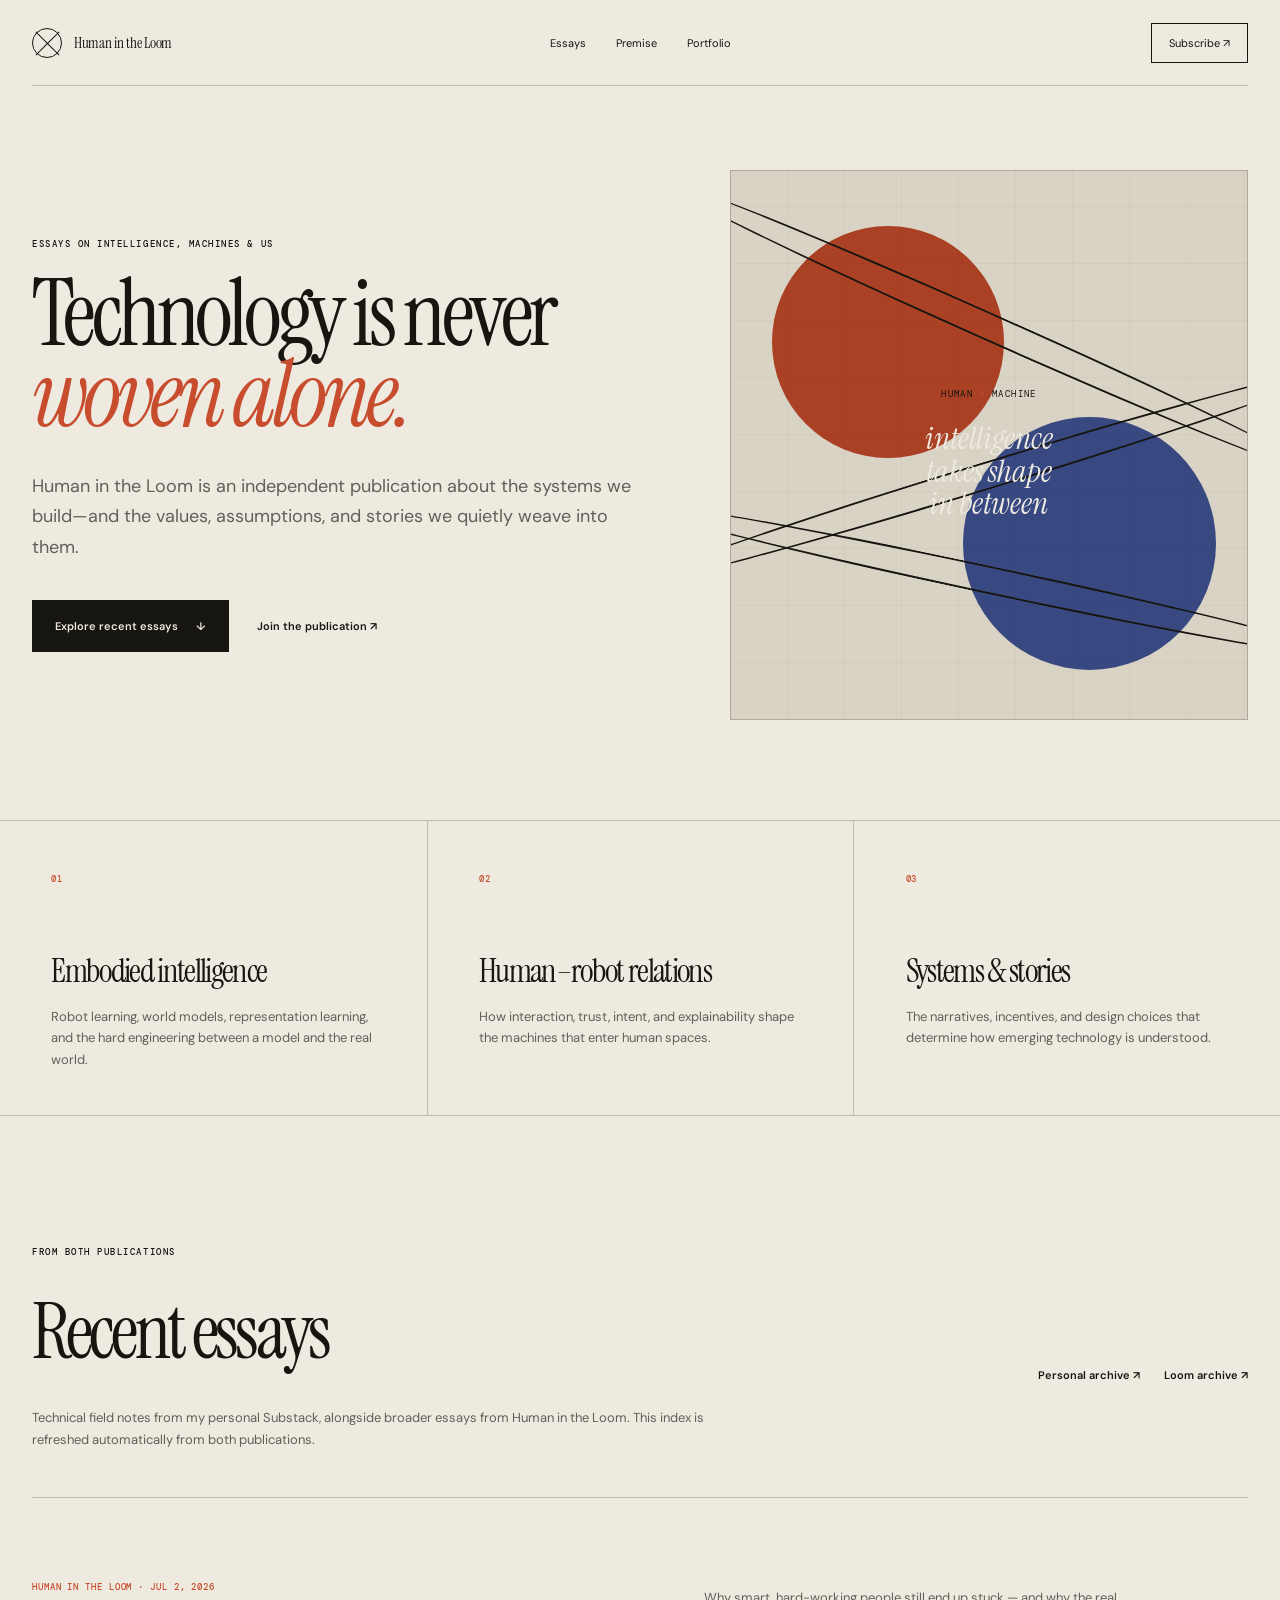
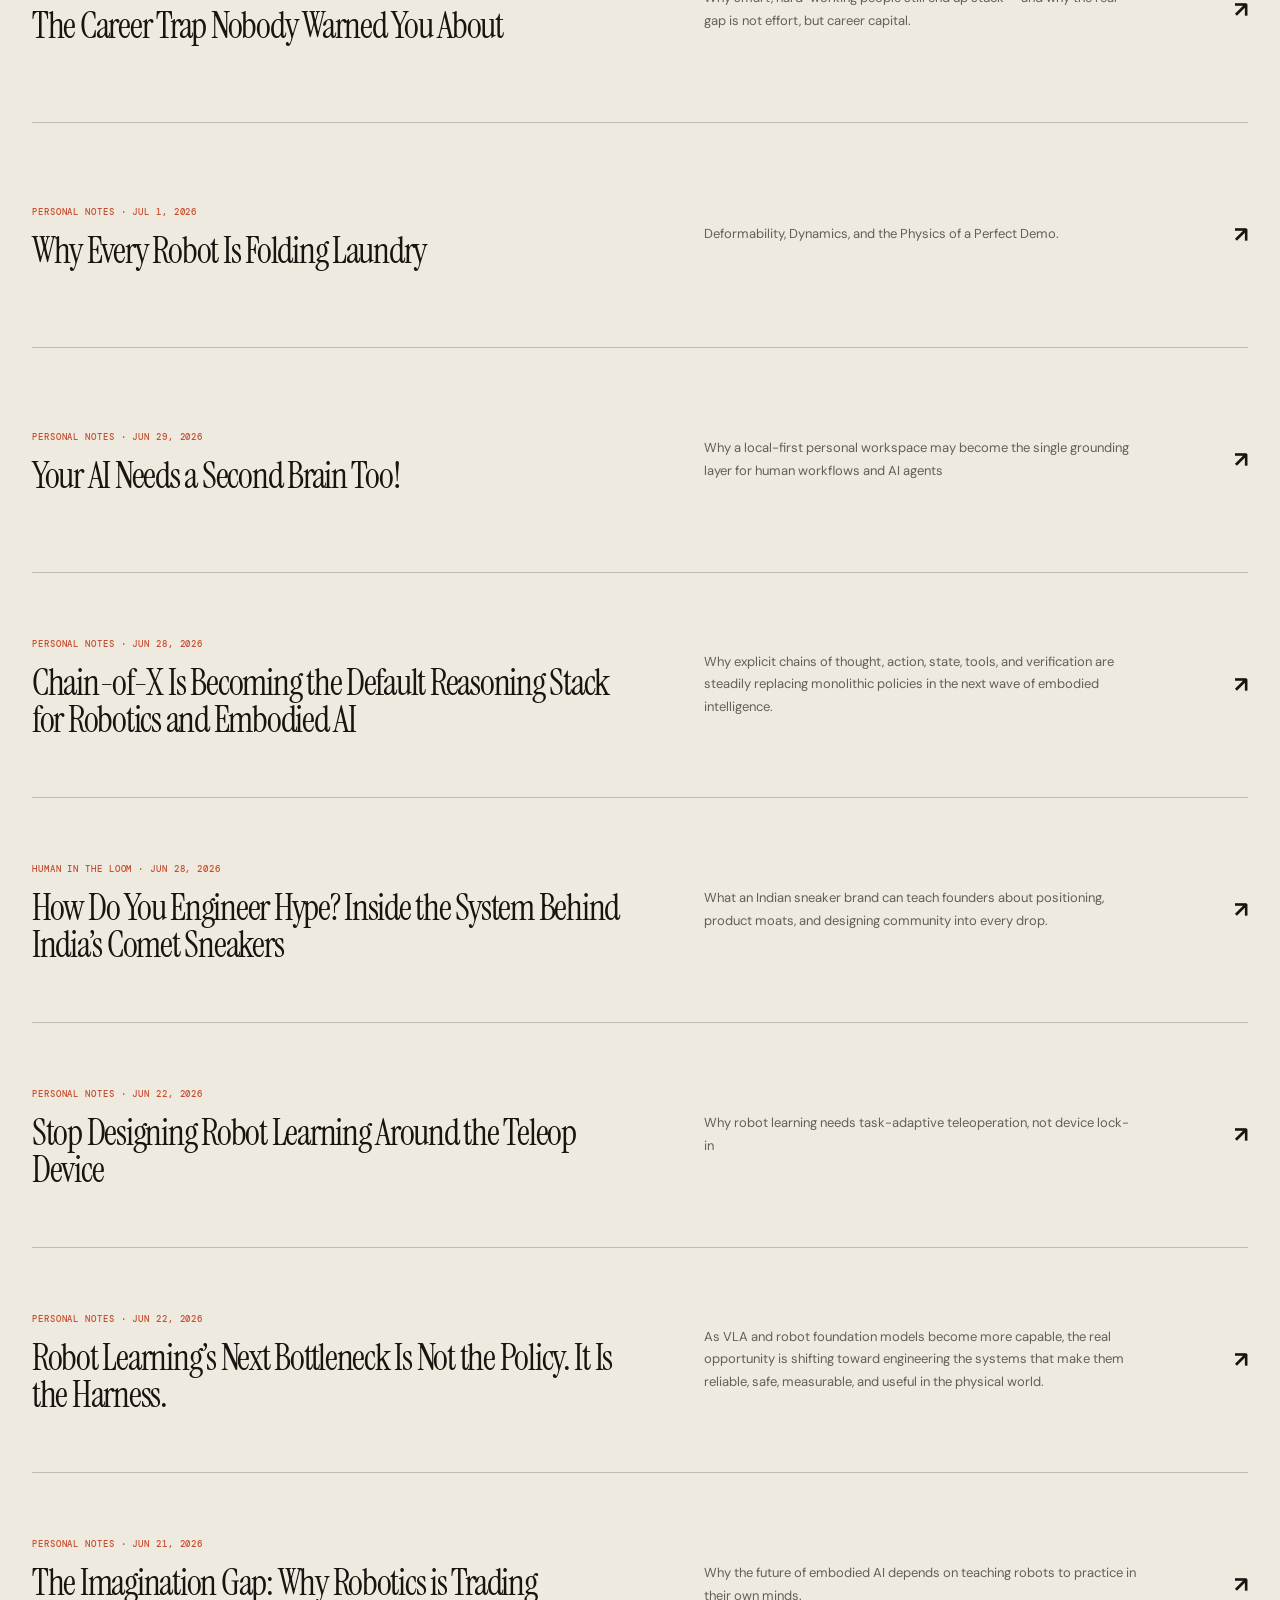
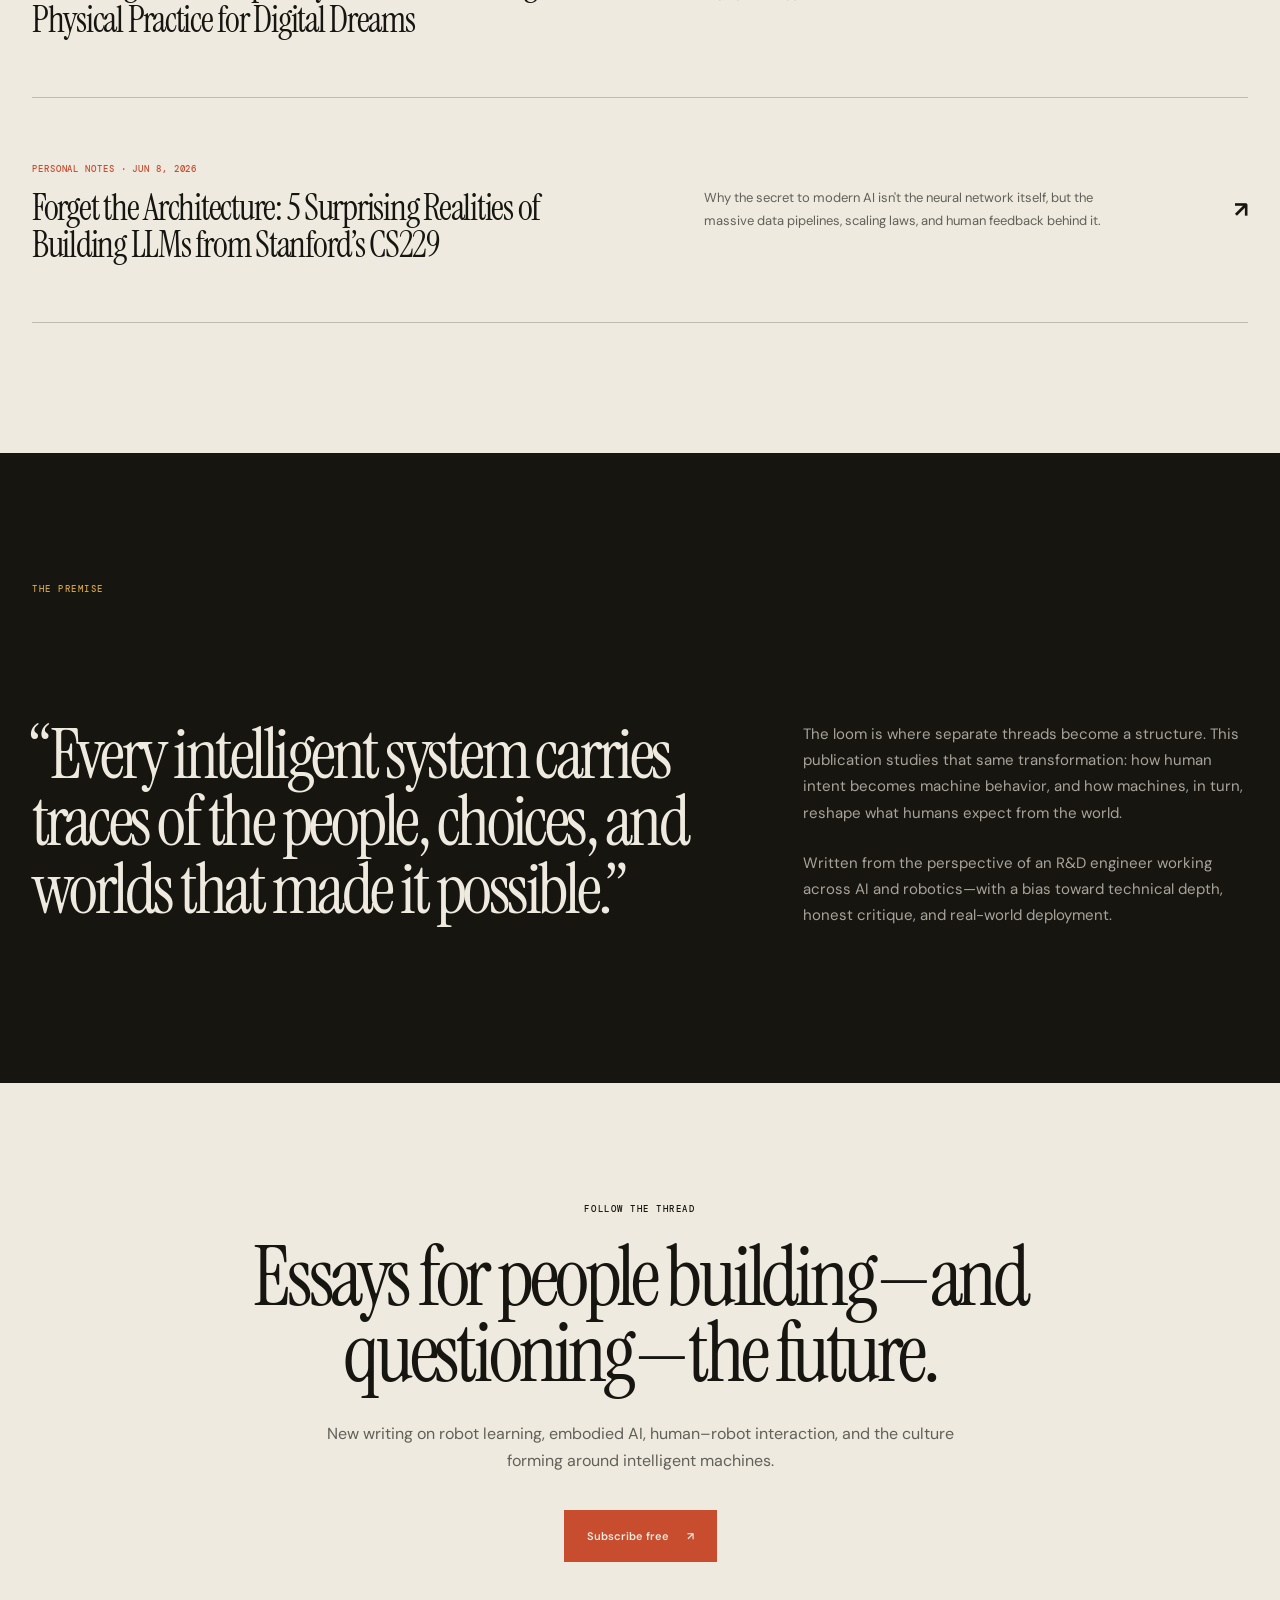
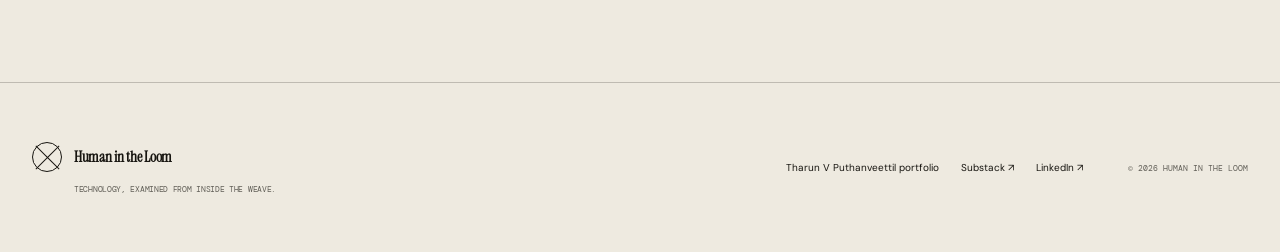
==== human-in-the-loom/index.html @ 19d01ec4 "Redesign portfolio around intelligent systems" ====
<!DOCTYPE html>
<html lang="en">
<head>
  <meta charset="utf-8">
  <meta name="viewport" content="width=device-width, initial-scale=1">
  <meta name="author" content="Tharun Vadakke Puthanveettil">
  <meta name="description" content="Human in the Loom — essays about embodied intelligence, human–robot relations, and the stories woven into emerging technology.">
  <meta name="theme-color" content="#171510">
  <title>Human in the Loom — Technology, examined from inside the weave</title>
  <link rel="stylesheet" href="stylesheet.css">
  <link rel="icon" type="image/png" href="../images/seal_icon.png">
  <script src="essays.js" defer></script>
</head>
<body>
  <a class="skip-link" href="#main">Skip to content</a>
  <header>
    <a class="publication-name" href="./" aria-label="Human in the Loom home"><span class="loom-mark" aria-hidden="true"></span><span>Human in the Loom</span></a>
    <nav aria-label="Publication navigation"><a href="#essays">Essays</a><a href="#premise">Premise</a><a href="../">Portfolio</a></nav>
    <a class="subscribe-link" href="https://humanintheloom.substack.com/subscribe">Subscribe <span aria-hidden="true">↗</span></a>
  </header>

  <main id="main">
    <section class="hero">
      <div class="hero-copy">
        <p class="eyebrow">Essays on intelligence, machines &amp; us</p>
        <h1>Technology is never<br><em>woven alone.</em></h1>
        <p>Human in the Loom is an independent publication about the systems we build—and the values, assumptions, and stories we quietly weave into them.</p>
        <div class="hero-actions"><a class="button" href="#essays">Explore recent essays <span aria-hidden="true">↓</span></a><a class="quiet-link" href="https://humanintheloom.substack.com/subscribe">Join the publication ↗</a></div>
      </div>
      <div class="loom-visual" aria-hidden="true">
        <span class="orb orb-one"></span><span class="orb orb-two"></span>
        <span class="thread thread-one"></span><span class="thread thread-two"></span><span class="thread thread-three"></span>
        <p>human <i>×</i> machine</p><strong>intelligence<br>takes shape<br>in between</strong>
      </div>
    </section>

    <section class="themes" aria-label="Publication themes">
      <article><span>01</span><h2>Embodied intelligence</h2><p>Robot learning, world models, representation learning, and the hard engineering between a model and the real world.</p></article>
      <article><span>02</span><h2>Human–robot relations</h2><p>How interaction, trust, intent, and explainability shape the machines that enter human spaces.</p></article>
      <article><span>03</span><h2>Systems &amp; stories</h2><p>The narratives, incentives, and design choices that determine how emerging technology is understood.</p></article>
    </section>

    <section class="essays" id="essays">
      <div class="section-intro"><p class="eyebrow">From both publications</p><h2>Recent essays</h2><div class="archive-links"><a href="https://tvpian.substack.com/archive">Personal archive ↗</a><a href="https://humanintheloom.substack.com/archive">Loom archive ↗</a></div></div>
      <p class="feed-note">Technical field notes from my personal Substack, alongside broader essays from Human in the Loom. This index is refreshed automatically from both publications.</p>
      <div class="essay-list" data-essay-list>
        <a class="essay" href="https://open.substack.com/pub/tvpian/p/the-imagination-gap-why-robotics"><div><span>Robot learning · 8 min read</span><h3>The Imagination Gap: Why Robotics Needs More Than Better Models</h3></div><p>A look at the missing engineering layer between impressive learning systems and robots that remain useful outside controlled demos.</p><b aria-hidden="true">↗</b></a>
        <a class="essay" href="https://open.substack.com/pub/humanintheloom/p/how-do-you-engineer-hype-inside-the"><div><span>Robotics culture · 6 min read</span><h3>How Do You Engineer Hype Inside the Robot Industry?</h3></div><p>What a robot demo communicates beyond the task itself—and why visual language can reshape our perception of technical progress.</p><b aria-hidden="true">↗</b></a>
      </div>
    </section>

    <section class="premise" id="premise">
      <p class="eyebrow">The premise</p>
      <blockquote>“Every intelligent system carries traces of the people, choices, and worlds that made it possible.”</blockquote>
      <div class="premise-copy"><p>The loom is where separate threads become a structure. This publication studies that same transformation: how human intent becomes machine behavior, and how machines, in turn, reshape what humans expect from the world.</p><p>Written from the perspective of an R&amp;D engineer working across AI and robotics—with a bias toward technical depth, honest critique, and real-world deployment.</p></div>
    </section>

    <section class="closing">
      <p class="eyebrow">Follow the thread</p>
      <h2>Essays for people building—and questioning—the future.</h2>
      <p>New writing on robot learning, embodied AI, human–robot interaction, and the culture forming around intelligent machines.</p>
      <a class="button light-button" href="https://humanintheloom.substack.com/subscribe">Subscribe free <span aria-hidden="true">↗</span></a>
    </section>
  </main>

  <footer><div><span class="loom-mark" aria-hidden="true"></span><strong>Human in the Loom</strong><small>Technology, examined from inside the weave.</small></div><div><a href="../">Tharun V Puthanveettil portfolio</a><a href="https://humanintheloom.substack.com/">Substack ↗</a><a href="https://www.linkedin.com/in/tvpian/">LinkedIn ↗</a></div><p>© 2026 Human in the Loom</p></footer>
</body>
</html>
---- human-in-the-loom/stylesheet.css ----
@import url('https://fonts.googleapis.com/css2?family=DM+Mono:wght@300;400;500&family=DM+Sans:opsz,wght@9..40,400;9..40,500;9..40,600&family=Instrument+Serif:ital@0;1&display=swap');

:root { --ink: #171510; --paper: #eeeae0; --paper-deep: #d9d3c5; --rust: #c84d2e; --blue: #4258a8; --gold: #d2a441; --line: rgba(23,21,16,.22); --muted: rgba(23,21,16,.65); }
* { box-sizing: border-box; }
html { scroll-behavior: smooth; }
body { margin: 0; background: var(--paper); color: var(--ink); font-family: 'DM Sans', sans-serif; -webkit-font-smoothing: antialiased; }
a { color: inherit; text-decoration: none; }
.skip-link { position: fixed; z-index: 20; top: 8px; left: 8px; padding: 10px 14px; background: var(--gold); transform: translateY(-150%); }
.skip-link:focus { transform: translateY(0); }
header { width: min(1380px, calc(100% - 64px)); min-height: 86px; margin: auto; display: grid; grid-template-columns: 1fr auto 1fr; align-items: center; border-bottom: 1px solid var(--line); }
.publication-name, footer > div:first-child { display: flex; align-items: center; gap: 12px; font: 500 15px 'Instrument Serif', serif; letter-spacing: -.02em; }
.loom-mark { position: relative; width: 30px; height: 30px; border: 1px solid currentColor; border-radius: 50%; }
.loom-mark::before, .loom-mark::after { content: ''; position: absolute; left: 14px; top: -2px; width: 1px; height: 33px; background: currentColor; transform: rotate(45deg); }
.loom-mark::after { transform: rotate(-45deg); }
nav { display: flex; gap: 30px; font-size: 11px; }
nav a:hover, footer a:hover, .quiet-link:hover { text-decoration: underline; text-underline-offset: 4px; }
.subscribe-link { justify-self: end; padding: 12px 17px; border: 1px solid var(--ink); font-size: 11px; }
.hero { width: min(1380px, calc(100% - 64px)); min-height: 720px; margin: auto; padding: 84px 0 100px; display: grid; grid-template-columns: 1.08fr .92fr; gap: 7vw; align-items: center; }
.eyebrow { margin: 0 0 24px; font: 500 9px 'DM Mono', monospace; letter-spacing: .17em; text-transform: uppercase; }
h1, h2, blockquote { font-family: 'Instrument Serif', Georgia, serif; font-weight: 400; letter-spacing: -.05em; }
h1 { margin: 0; font-size: clamp(65px, 7.2vw, 110px); line-height: .88; }
h1 em { color: var(--rust); font-weight: 400; }
.hero-copy > p:not(.eyebrow) { max-width: 680px; margin: 35px 0 0; color: var(--muted); font-size: 18px; line-height: 1.7; }
.hero-actions { display: flex; align-items: center; gap: 28px; margin-top: 38px; }
.button { min-height: 52px; padding: 0 23px; display: inline-flex; align-items: center; gap: 18px; background: var(--ink); color: var(--paper); font-size: 11px; font-weight: 600; }
.quiet-link { font-size: 11px; font-weight: 600; }
.loom-visual { position: relative; min-height: 550px; overflow: hidden; border: 1px solid var(--line); background: repeating-linear-gradient(90deg, transparent 0 56px, rgba(23,21,16,.06) 57px), repeating-linear-gradient(0deg, transparent 0 56px, rgba(23,21,16,.06) 57px), var(--paper-deep); isolation: isolate; }
.orb { position: absolute; border-radius: 50%; mix-blend-mode: multiply; }
.orb-one { width: 45%; aspect-ratio: 1; left: 8%; top: 10%; background: var(--rust); }
.orb-two { width: 49%; aspect-ratio: 1; right: 6%; bottom: 9%; background: var(--blue); }
.thread { position: absolute; z-index: 2; left: -20%; width: 140%; height: 28px; border: 2px solid var(--ink); border-left: 0; border-right: 0; border-radius: 50%; }
.thread-one { top: 26%; transform: rotate(24deg); }.thread-two { top: 53%; transform: rotate(-17deg); }.thread-three { top: 72%; transform: rotate(12deg); }
.loom-visual p, .loom-visual strong { position: absolute; z-index: 3; left: 50%; transform: translateX(-50%); text-align: center; }
.loom-visual p { top: 38%; font: 400 9px 'DM Mono', monospace; letter-spacing: .15em; text-transform: uppercase; }
.loom-visual p i { color: var(--rust); font-style: normal; }
.loom-visual strong { top: 46%; color: var(--paper); font: italic 31px/1.05 'Instrument Serif', serif; }
.themes { display: grid; grid-template-columns: repeat(3, 1fr); border-top: 1px solid var(--line); border-bottom: 1px solid var(--line); }
.themes article { min-height: 280px; padding: 45px clamp(25px, 4vw, 64px); }
.themes article + article { border-left: 1px solid var(--line); }
.themes span, .essay span { color: var(--rust); font: 500 9px 'DM Mono', monospace; letter-spacing: .1em; text-transform: uppercase; }
.themes h2 { margin: 62px 0 14px; font-size: 33px; }
.themes p { margin: 0; color: var(--muted); font-size: 13px; line-height: 1.65; }
.essays { padding: 130px max(32px, calc((100vw - 1220px)/2)); }
.section-intro { display: grid; grid-template-columns: 1fr auto; align-items: end; margin-bottom: 55px; }
.section-intro .eyebrow { grid-column: 1 / -1; }
.section-intro h2 { margin: 0; font-size: clamp(58px, 6vw, 88px); }
.section-intro > a { font-size: 11px; font-weight: 600; }
.archive-links { display: flex; flex-wrap: wrap; justify-content: flex-end; gap: 12px 24px; font-size: 11px; font-weight: 600; }
.archive-links a:hover { text-decoration: underline; text-underline-offset: 4px; }
.feed-note { max-width: 700px; margin: -30px 0 45px; color: var(--muted); font-size: 13px; line-height: 1.7; }
.essay-list { border-top: 1px solid var(--line); }
.essay { min-height: 225px; padding: 34px 0; display: grid; grid-template-columns: 1.1fr .8fr 35px; gap: 6vw; align-items: center; border-bottom: 1px solid var(--line); transition: padding .2s ease; }
.essay:hover { padding-left: 15px; padding-right: 15px; background: rgba(255,255,255,.2); }
.essay h3 { max-width: 620px; margin: 13px 0 0; font: 400 36px/1.02 'Instrument Serif', serif; letter-spacing: -.035em; }
.essay p { margin: 0; color: var(--muted); font-size: 13px; line-height: 1.7; }
.essay b { justify-self: end; font-size: 22px; }
.premise { padding: 130px max(32px, calc((100vw - 1220px)/2)); display: grid; grid-template-columns: 1.2fr .8fr; gap: 8vw; background: var(--ink); color: var(--paper); }
.premise .eyebrow { grid-column: 1 / -1; color: var(--gold); }
blockquote { margin: 0; font-size: clamp(52px, 5.5vw, 79px); line-height: .96; }
.premise-copy p { margin: 0 0 24px; color: rgba(238,234,224,.67); font-size: 15px; line-height: 1.75; }
.closing { padding: 120px max(32px, calc((100vw - 1100px)/2)); text-align: center; }
.closing h2 { max-width: 950px; margin: 0 auto; font-size: clamp(58px, 6.5vw, 92px); line-height: .92; }
.closing > p:not(.eyebrow) { max-width: 650px; margin: 28px auto 36px; color: var(--muted); line-height: 1.7; }
.light-button { background: var(--rust); }
footer { min-height: 170px; padding: 40px max(32px, calc((100vw - 1380px)/2)); display: grid; grid-template-columns: 1fr auto auto; gap: 45px; align-items: center; border-top: 1px solid var(--line); }
footer > div:first-child { flex-wrap: wrap; }
footer small { flex-basis: 100%; margin-left: 42px; color: var(--muted); font: 400 8px 'DM Mono', monospace; text-transform: uppercase; }
footer > div:nth-child(2) { display: flex; gap: 22px; font-size: 10px; }
footer > p { color: var(--muted); font: 400 8px 'DM Mono', monospace; text-transform: uppercase; }
@media (max-width: 900px) { header { grid-template-columns: 1fr auto; } nav { display: none; }.hero { grid-template-columns: 1fr; }.loom-visual { min-height: 620px; }.themes { grid-template-columns: 1fr; }.themes article + article { border-left: 0; border-top: 1px solid var(--line); }.premise { grid-template-columns: 1fr; }.essay { grid-template-columns: 1fr 35px; }.essay p { grid-column: 1; }.essay b { grid-column: 2; grid-row: 1 / 3; }footer { grid-template-columns: 1fr; }}
@media (max-width: 600px) { header, .hero { width: calc(100% - 30px); }.hero { padding: 60px 0; }.hero-actions { align-items: flex-start; flex-direction: column; }.loom-visual { min-height: 450px; }.themes article { min-height: 230px; padding: 32px 22px; }.themes h2 { margin-top: 45px; }.section-intro { grid-template-columns: 1fr; gap: 20px; }.archive-links { justify-content: flex-start; }.feed-note { margin-top: 0; }.essay h3 { font-size: 30px; }.premise, .essays, .closing { padding-top: 85px; padding-bottom: 85px; }footer > div:nth-child(2) { align-items: flex-start; flex-direction: column; }}
@media (prefers-reduced-motion: reduce) { html { scroll-behavior: auto; }*, *::before, *::after { transition-duration: .01ms !important; } }
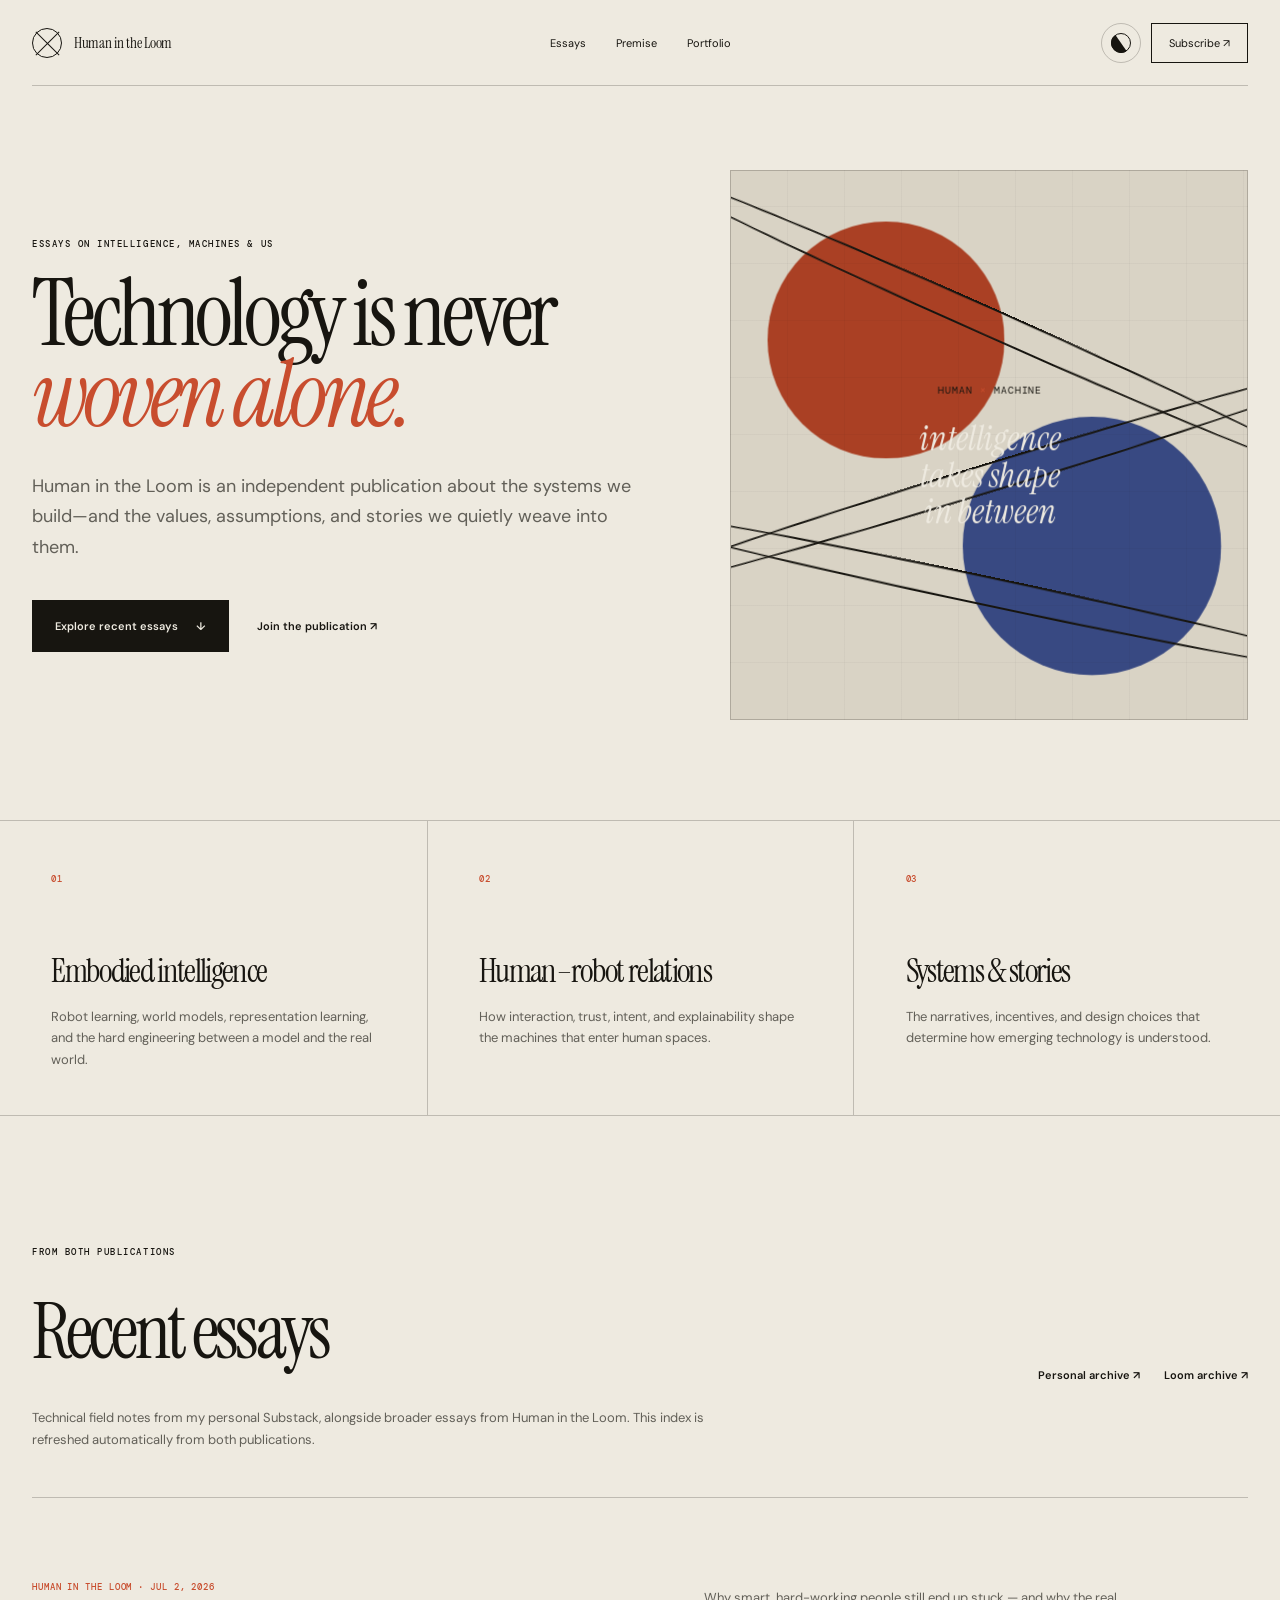
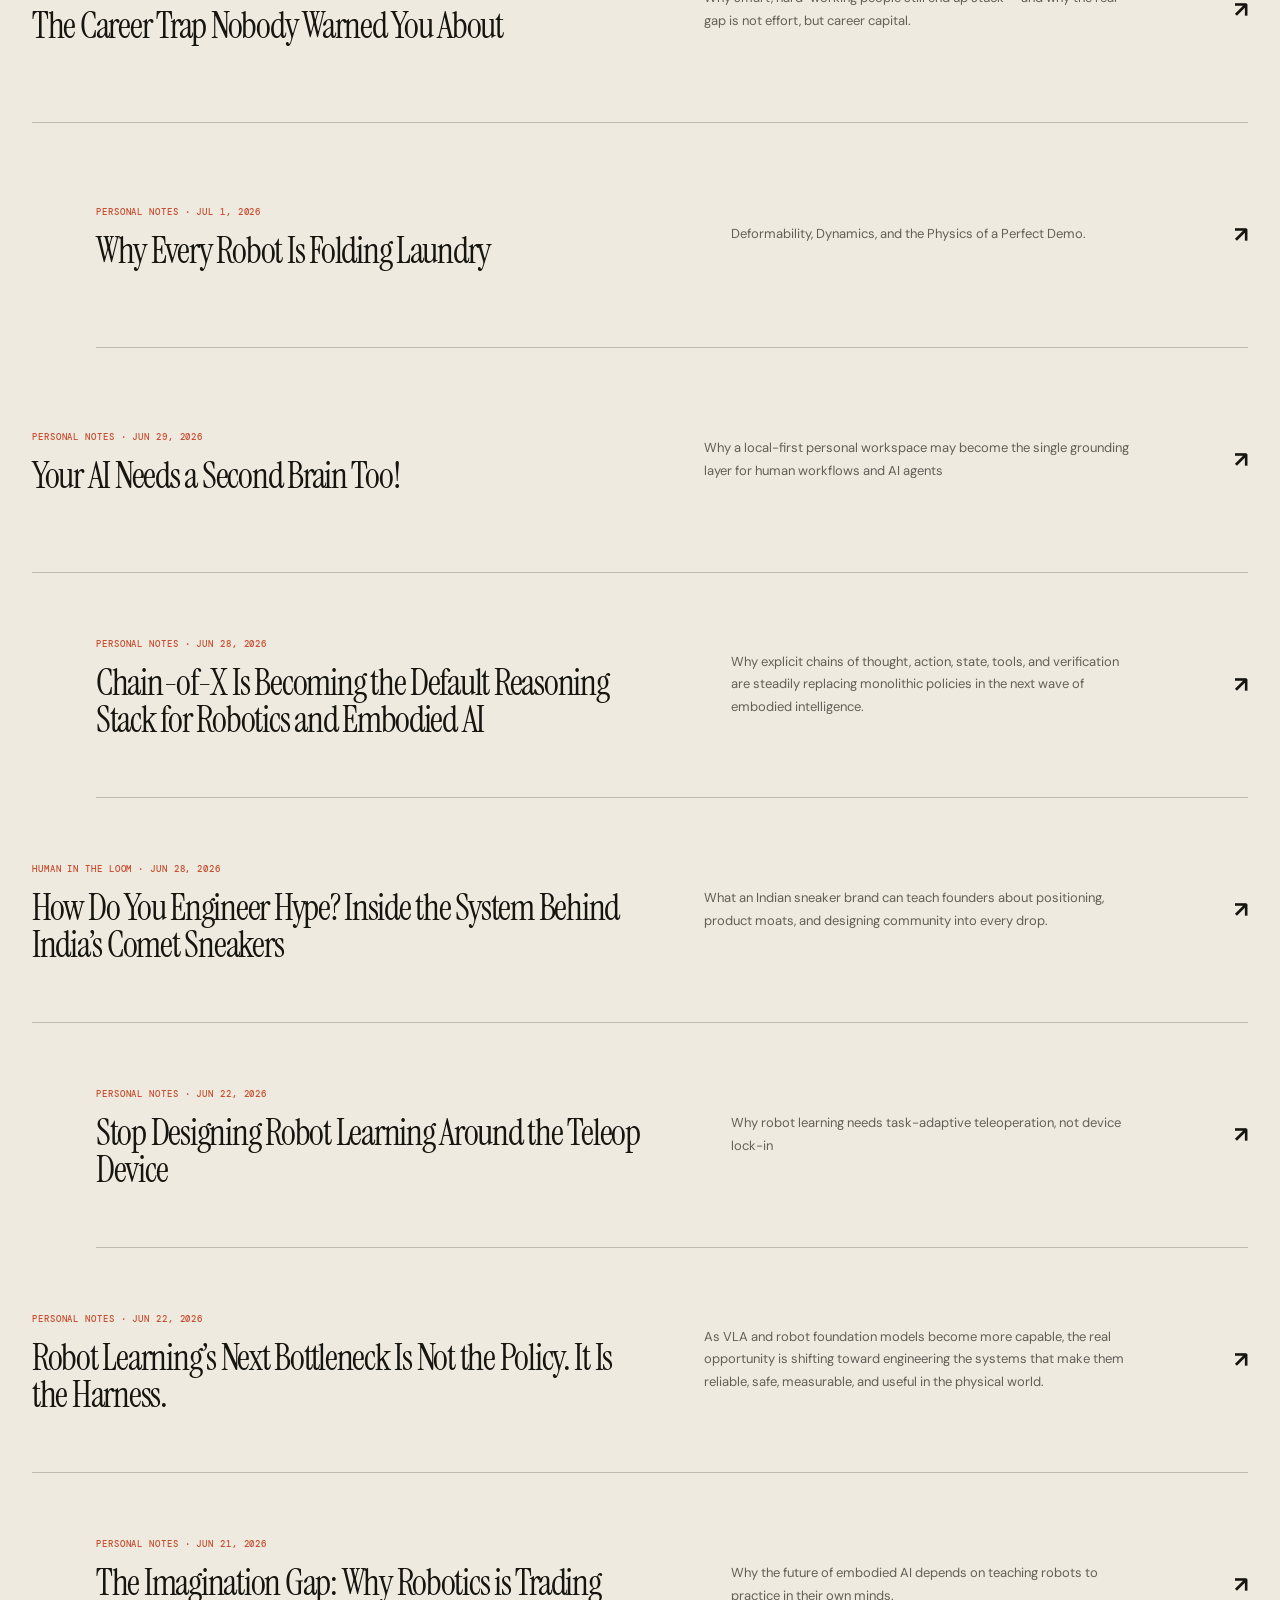
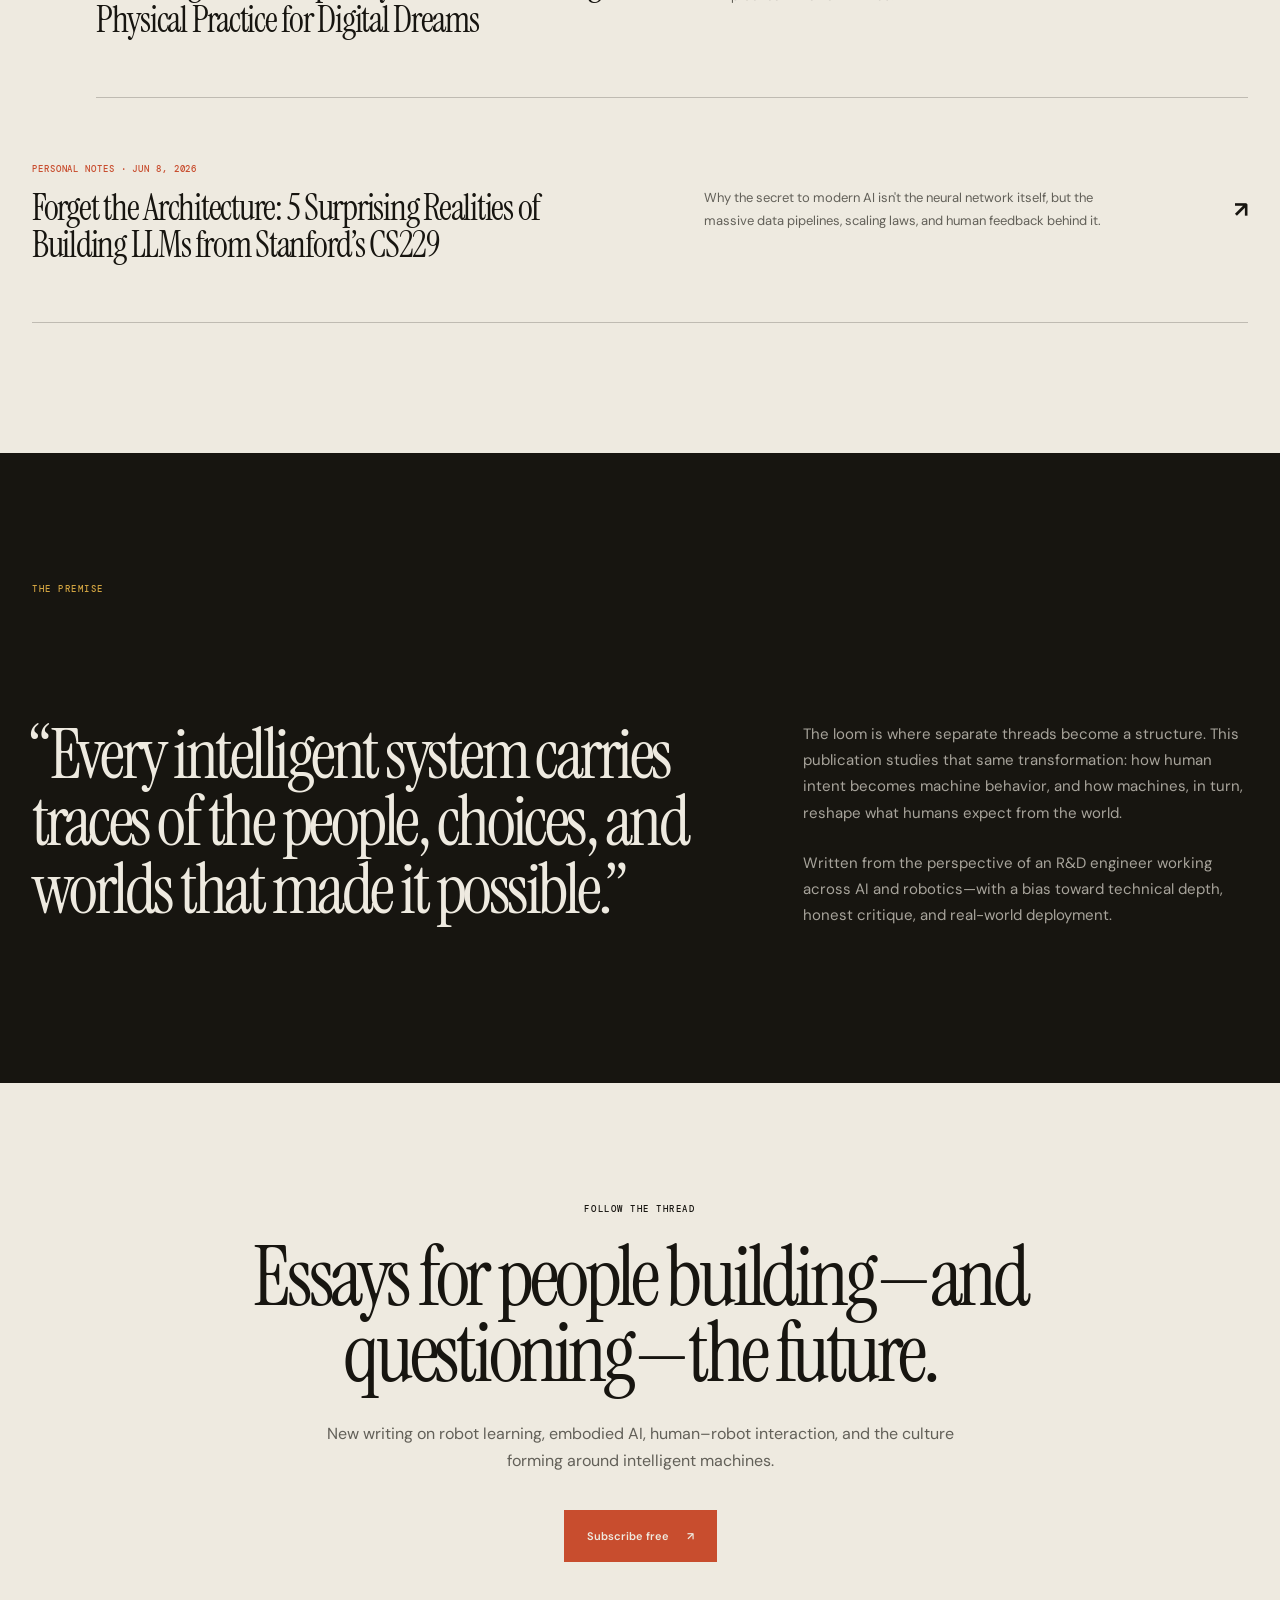
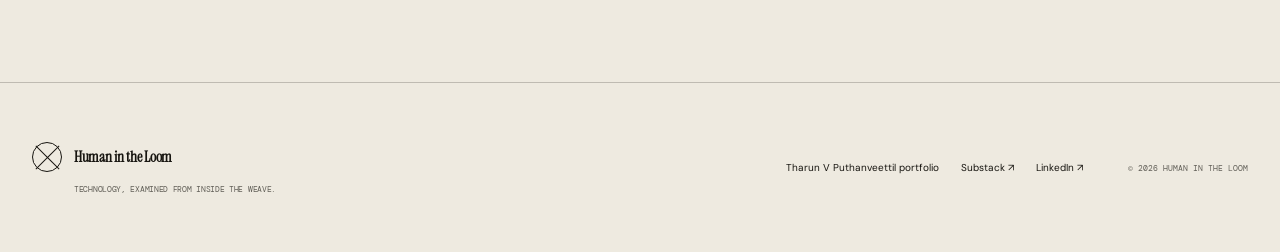
==== commit 4e79f4e7: "Add dark themes and dimensional hero motion" ====
--- a/human-in-the-loom/index.html
+++ b/human-in-the-loom/index.html
@@ -7,8 +7,18 @@
   <meta name="description" content="Human in the Loom — essays about embodied intelligence, human–robot relations, and the stories woven into emerging technology.">
   <meta name="theme-color" content="#171510">
   <title>Human in the Loom — Technology, examined from inside the weave</title>
+  <script>
+    (() => {
+      try {
+        const saved = localStorage.getItem('tvp-theme');
+        const theme = saved || (matchMedia('(prefers-color-scheme: dark)').matches ? 'dark' : 'light');
+        document.documentElement.dataset.theme = theme;
+      } catch (_error) {}
+    })();
+  </script>
   <link rel="stylesheet" href="stylesheet.css">
   <link rel="icon" type="image/png" href="../images/seal_icon.png">
+  <script src="../theme.js" defer></script>
   <script src="essays.js" defer></script>
 </head>
 <body>
@@ -16,7 +26,10 @@
   <header>
     <a class="publication-name" href="./" aria-label="Human in the Loom home"><span class="loom-mark" aria-hidden="true"></span><span>Human in the Loom</span></a>
     <nav aria-label="Publication navigation"><a href="#essays">Essays</a><a href="#premise">Premise</a><a href="../">Portfolio</a></nav>
-    <a class="subscribe-link" href="https://humanintheloom.substack.com/subscribe">Subscribe <span aria-hidden="true">↗</span></a>
+    <div class="header-actions">
+      <button class="theme-toggle" type="button" data-theme-toggle aria-label="Switch color theme"><span aria-hidden="true"></span></button>
+      <a class="subscribe-link" href="https://humanintheloom.substack.com/subscribe">Subscribe <span aria-hidden="true">↗</span></a>
+    </div>
   </header>
 
   <main id="main">
@@ -27,10 +40,10 @@
         <p>Human in the Loom is an independent publication about the systems we build—and the values, assumptions, and stories we quietly weave into them.</p>
         <div class="hero-actions"><a class="button" href="#essays">Explore recent essays <span aria-hidden="true">↓</span></a><a class="quiet-link" href="https://humanintheloom.substack.com/subscribe">Join the publication ↗</a></div>
       </div>
-      <div class="loom-visual" aria-hidden="true">
-        <span class="orb orb-one"></span><span class="orb orb-two"></span>
-        <span class="thread thread-one"></span><span class="thread thread-two"></span><span class="thread thread-three"></span>
-        <p>human <i>×</i> machine</p><strong>intelligence<br>takes shape<br>in between</strong>
+      <div class="loom-visual" aria-hidden="true" data-depth-scene>
+        <span class="orb orb-one" data-depth="0.14"></span><span class="orb orb-two" data-depth="0.22"></span>
+        <span class="thread thread-one" data-depth="0.34"></span><span class="thread thread-two" data-depth="0.48"></span><span class="thread thread-three" data-depth="0.58"></span>
+        <p data-depth="0.66">human <i>×</i> machine</p><strong data-depth="0.78">intelligence<br>takes shape<br>in between</strong>
       </div>
     </section>
 
--- a/human-in-the-loom/stylesheet.css
+++ b/human-in-the-loom/stylesheet.css
@@ -1,9 +1,11 @@
 @import url('https://fonts.googleapis.com/css2?family=DM+Mono:wght@300;400;500&family=DM+Sans:opsz,wght@9..40,400;9..40,500;9..40,600&family=Instrument+Serif:ital@0;1&display=swap');
 
-:root { --ink: #171510; --paper: #eeeae0; --paper-deep: #d9d3c5; --rust: #c84d2e; --blue: #4258a8; --gold: #d2a441; --line: rgba(23,21,16,.22); --muted: rgba(23,21,16,.65); }
+:root { --ink: #171510; --paper: #eeeae0; --paper-deep: #d9d3c5; --rust: #c84d2e; --blue: #4258a8; --gold: #d2a441; --line: rgba(23,21,16,.22); --muted: rgba(23,21,16,.65); --browser-chrome: #eeeae0; }
+html[data-theme="dark"] { --ink: #eee7d8; --paper: #17130f; --paper-deep: #211b15; --rust: #e06a4a; --blue: #7180bd; --gold: #ddb95d; --line: rgba(238,231,216,.2); --muted: rgba(238,231,216,.66); --browser-chrome: #17130f; }
 * { box-sizing: border-box; }
-html { scroll-behavior: smooth; }
-body { margin: 0; background: var(--paper); color: var(--ink); font-family: 'DM Sans', sans-serif; -webkit-font-smoothing: antialiased; }
+html { scroll-behavior: smooth; color-scheme: light; }
+html[data-theme="dark"] { color-scheme: dark; }
+body { margin: 0; background: var(--paper); color: var(--ink); font-family: 'DM Sans', sans-serif; -webkit-font-smoothing: antialiased; transition: background-color .3s ease, color .3s ease; }
 a { color: inherit; text-decoration: none; }
 .skip-link { position: fixed; z-index: 20; top: 8px; left: 8px; padding: 10px 14px; background: var(--gold); transform: translateY(-150%); }
 .skip-link:focus { transform: translateY(0); }
@@ -15,6 +17,13 @@
 nav { display: flex; gap: 30px; font-size: 11px; }
 nav a:hover, footer a:hover, .quiet-link:hover { text-decoration: underline; text-underline-offset: 4px; }
 .subscribe-link { justify-self: end; padding: 12px 17px; border: 1px solid var(--ink); font-size: 11px; }
+.header-actions { justify-self: end; display: flex; align-items: center; gap: 10px; }
+.theme-toggle { position: relative; width: 40px; height: 40px; padding: 0; border: 1px solid var(--line); border-radius: 50%; background: transparent; color: var(--ink); cursor: pointer; }
+.theme-toggle::before { content: ''; position: absolute; inset: 9px; border: 1px solid currentColor; border-radius: 50%; }
+.theme-toggle span { position: absolute; inset: 9px; overflow: hidden; border-radius: 50%; transform: rotate(-35deg); transition: transform .35s ease; }
+.theme-toggle span::before { content: ''; position: absolute; inset: 0 50% 0 0; background: currentColor; }
+.theme-toggle:hover, .theme-toggle:focus-visible { border-color: var(--rust); color: var(--rust); }
+.theme-toggle[data-theme="dark"] span { transform: rotate(35deg); }
 .hero { width: min(1380px, calc(100% - 64px)); min-height: 720px; margin: auto; padding: 84px 0 100px; display: grid; grid-template-columns: 1.08fr .92fr; gap: 7vw; align-items: center; }
 .eyebrow { margin: 0 0 24px; font: 500 9px 'DM Mono', monospace; letter-spacing: .17em; text-transform: uppercase; }
 h1, h2, blockquote { font-family: 'Instrument Serif', Georgia, serif; font-weight: 400; letter-spacing: -.05em; }
@@ -24,16 +33,17 @@
 .hero-actions { display: flex; align-items: center; gap: 28px; margin-top: 38px; }
 .button { min-height: 52px; padding: 0 23px; display: inline-flex; align-items: center; gap: 18px; background: var(--ink); color: var(--paper); font-size: 11px; font-weight: 600; }
 .quiet-link { font-size: 11px; font-weight: 600; }
-.loom-visual { position: relative; min-height: 550px; overflow: hidden; border: 1px solid var(--line); background: repeating-linear-gradient(90deg, transparent 0 56px, rgba(23,21,16,.06) 57px), repeating-linear-gradient(0deg, transparent 0 56px, rgba(23,21,16,.06) 57px), var(--paper-deep); isolation: isolate; }
-.orb { position: absolute; border-radius: 50%; mix-blend-mode: multiply; }
+.loom-visual { --scene-rotate-x: 0deg; --scene-rotate-y: 0deg; position: relative; min-height: 550px; overflow: hidden; border: 1px solid var(--line); background: repeating-linear-gradient(90deg, transparent 0 56px, rgba(23,21,16,.06) 57px), repeating-linear-gradient(0deg, transparent 0 56px, rgba(23,21,16,.06) 57px), var(--paper-deep); isolation: isolate; perspective: 1200px; transform: perspective(1200px) rotateX(var(--scene-rotate-x)) rotateY(var(--scene-rotate-y)); transform-style: preserve-3d; transition: transform .18s ease-out, background-color .3s ease; }
+[data-depth] { --depth-x: 0px; --depth-y: 0px; will-change: transform; }
+.orb { position: absolute; border-radius: 50%; mix-blend-mode: multiply; transform: translate3d(var(--depth-x), var(--depth-y), 25px); }
 .orb-one { width: 45%; aspect-ratio: 1; left: 8%; top: 10%; background: var(--rust); }
 .orb-two { width: 49%; aspect-ratio: 1; right: 6%; bottom: 9%; background: var(--blue); }
 .thread { position: absolute; z-index: 2; left: -20%; width: 140%; height: 28px; border: 2px solid var(--ink); border-left: 0; border-right: 0; border-radius: 50%; }
-.thread-one { top: 26%; transform: rotate(24deg); }.thread-two { top: 53%; transform: rotate(-17deg); }.thread-three { top: 72%; transform: rotate(12deg); }
+.thread-one { top: 26%; transform: translate3d(var(--depth-x), var(--depth-y), 50px) rotate(24deg); }.thread-two { top: 53%; transform: translate3d(var(--depth-x), var(--depth-y), 70px) rotate(-17deg); }.thread-three { top: 72%; transform: translate3d(var(--depth-x), var(--depth-y), 90px) rotate(12deg); }
 .loom-visual p, .loom-visual strong { position: absolute; z-index: 3; left: 50%; transform: translateX(-50%); text-align: center; }
-.loom-visual p { top: 38%; font: 400 9px 'DM Mono', monospace; letter-spacing: .15em; text-transform: uppercase; }
+.loom-visual p { top: 38%; font: 400 9px 'DM Mono', monospace; letter-spacing: .15em; text-transform: uppercase; transform: translate3d(calc(-50% + var(--depth-x)), var(--depth-y), 105px); }
 .loom-visual p i { color: var(--rust); font-style: normal; }
-.loom-visual strong { top: 46%; color: var(--paper); font: italic 31px/1.05 'Instrument Serif', serif; }
+.loom-visual strong { top: 46%; color: var(--paper); font: italic 31px/1.05 'Instrument Serif', serif; transform: translate3d(calc(-50% + var(--depth-x)), var(--depth-y), 120px); }
 .themes { display: grid; grid-template-columns: repeat(3, 1fr); border-top: 1px solid var(--line); border-bottom: 1px solid var(--line); }
 .themes article { min-height: 280px; padding: 45px clamp(25px, 4vw, 64px); }
 .themes article + article { border-left: 1px solid var(--line); }
@@ -50,6 +60,7 @@
 .feed-note { max-width: 700px; margin: -30px 0 45px; color: var(--muted); font-size: 13px; line-height: 1.7; }
 .essay-list { border-top: 1px solid var(--line); }
 .essay { min-height: 225px; padding: 34px 0; display: grid; grid-template-columns: 1.1fr .8fr 35px; gap: 6vw; align-items: center; border-bottom: 1px solid var(--line); transition: padding .2s ease; }
+.essay:nth-child(even) { margin-left: clamp(0px, 5vw, 74px); }
 .essay:hover { padding-left: 15px; padding-right: 15px; background: rgba(255,255,255,.2); }
 .essay h3 { max-width: 620px; margin: 13px 0 0; font: 400 36px/1.02 'Instrument Serif', serif; letter-spacing: -.035em; }
 .essay p { margin: 0; color: var(--muted); font-size: 13px; line-height: 1.7; }
@@ -67,6 +78,14 @@
 footer small { flex-basis: 100%; margin-left: 42px; color: var(--muted); font: 400 8px 'DM Mono', monospace; text-transform: uppercase; }
 footer > div:nth-child(2) { display: flex; gap: 22px; font-size: 10px; }
 footer > p { color: var(--muted); font: 400 8px 'DM Mono', monospace; text-transform: uppercase; }
+html[data-theme="dark"] .loom-visual { background-image: repeating-linear-gradient(90deg, transparent 0 56px, rgba(238,231,216,.07) 57px), repeating-linear-gradient(0deg, transparent 0 56px, rgba(238,231,216,.07) 57px); }
+html[data-theme="dark"] .orb { mix-blend-mode: screen; opacity: .8; }
+html[data-theme="dark"] .premise { background: #0d0a08; color: #eee7d8; }
+html[data-theme="dark"] .premise-copy p { color: rgba(238,231,216,.67); }
+html[data-theme="dark"] .essay:hover { background: rgba(255,255,255,.035); }
+html[data-theme="dark"] .thread { border-color: #eee7d8; }
+html[data-theme="dark"] .loom-visual strong { color: #eee7d8; }
+html[data-theme="dark"] .skip-link { color: #17130f; }
 @media (max-width: 900px) { header { grid-template-columns: 1fr auto; } nav { display: none; }.hero { grid-template-columns: 1fr; }.loom-visual { min-height: 620px; }.themes { grid-template-columns: 1fr; }.themes article + article { border-left: 0; border-top: 1px solid var(--line); }.premise { grid-template-columns: 1fr; }.essay { grid-template-columns: 1fr 35px; }.essay p { grid-column: 1; }.essay b { grid-column: 2; grid-row: 1 / 3; }footer { grid-template-columns: 1fr; }}
-@media (max-width: 600px) { header, .hero { width: calc(100% - 30px); }.hero { padding: 60px 0; }.hero-actions { align-items: flex-start; flex-direction: column; }.loom-visual { min-height: 450px; }.themes article { min-height: 230px; padding: 32px 22px; }.themes h2 { margin-top: 45px; }.section-intro { grid-template-columns: 1fr; gap: 20px; }.archive-links { justify-content: flex-start; }.feed-note { margin-top: 0; }.essay h3 { font-size: 30px; }.premise, .essays, .closing { padding-top: 85px; padding-bottom: 85px; }footer > div:nth-child(2) { align-items: flex-start; flex-direction: column; }}
-@media (prefers-reduced-motion: reduce) { html { scroll-behavior: auto; }*, *::before, *::after { transition-duration: .01ms !important; } }
+@media (max-width: 600px) { header, .hero { width: calc(100% - 30px); }.publication-name > span:last-child { max-width: 78px; line-height: 1.05; }.subscribe-link { padding: 10px 12px; }.theme-toggle { width: 38px; height: 38px; }.hero { padding: 60px 0; }.hero-actions { align-items: flex-start; flex-direction: column; }.loom-visual { min-height: 450px; }.themes article { min-height: 230px; padding: 32px 22px; }.themes h2 { margin-top: 45px; }.section-intro { grid-template-columns: 1fr; gap: 20px; }.archive-links { justify-content: flex-start; }.feed-note { margin-top: 0; }.essay:nth-child(even) { margin-left: 0; }.essay h3 { font-size: 30px; }.premise, .essays, .closing { padding-top: 85px; padding-bottom: 85px; }footer > div:nth-child(2) { align-items: flex-start; flex-direction: column; }}
+@media (prefers-reduced-motion: reduce) { html { scroll-behavior: auto; }*, *::before, *::after { transition-duration: .01ms !important; }[data-depth-scene] { --scene-rotate-x: 0deg !important; --scene-rotate-y: 0deg !important; } }
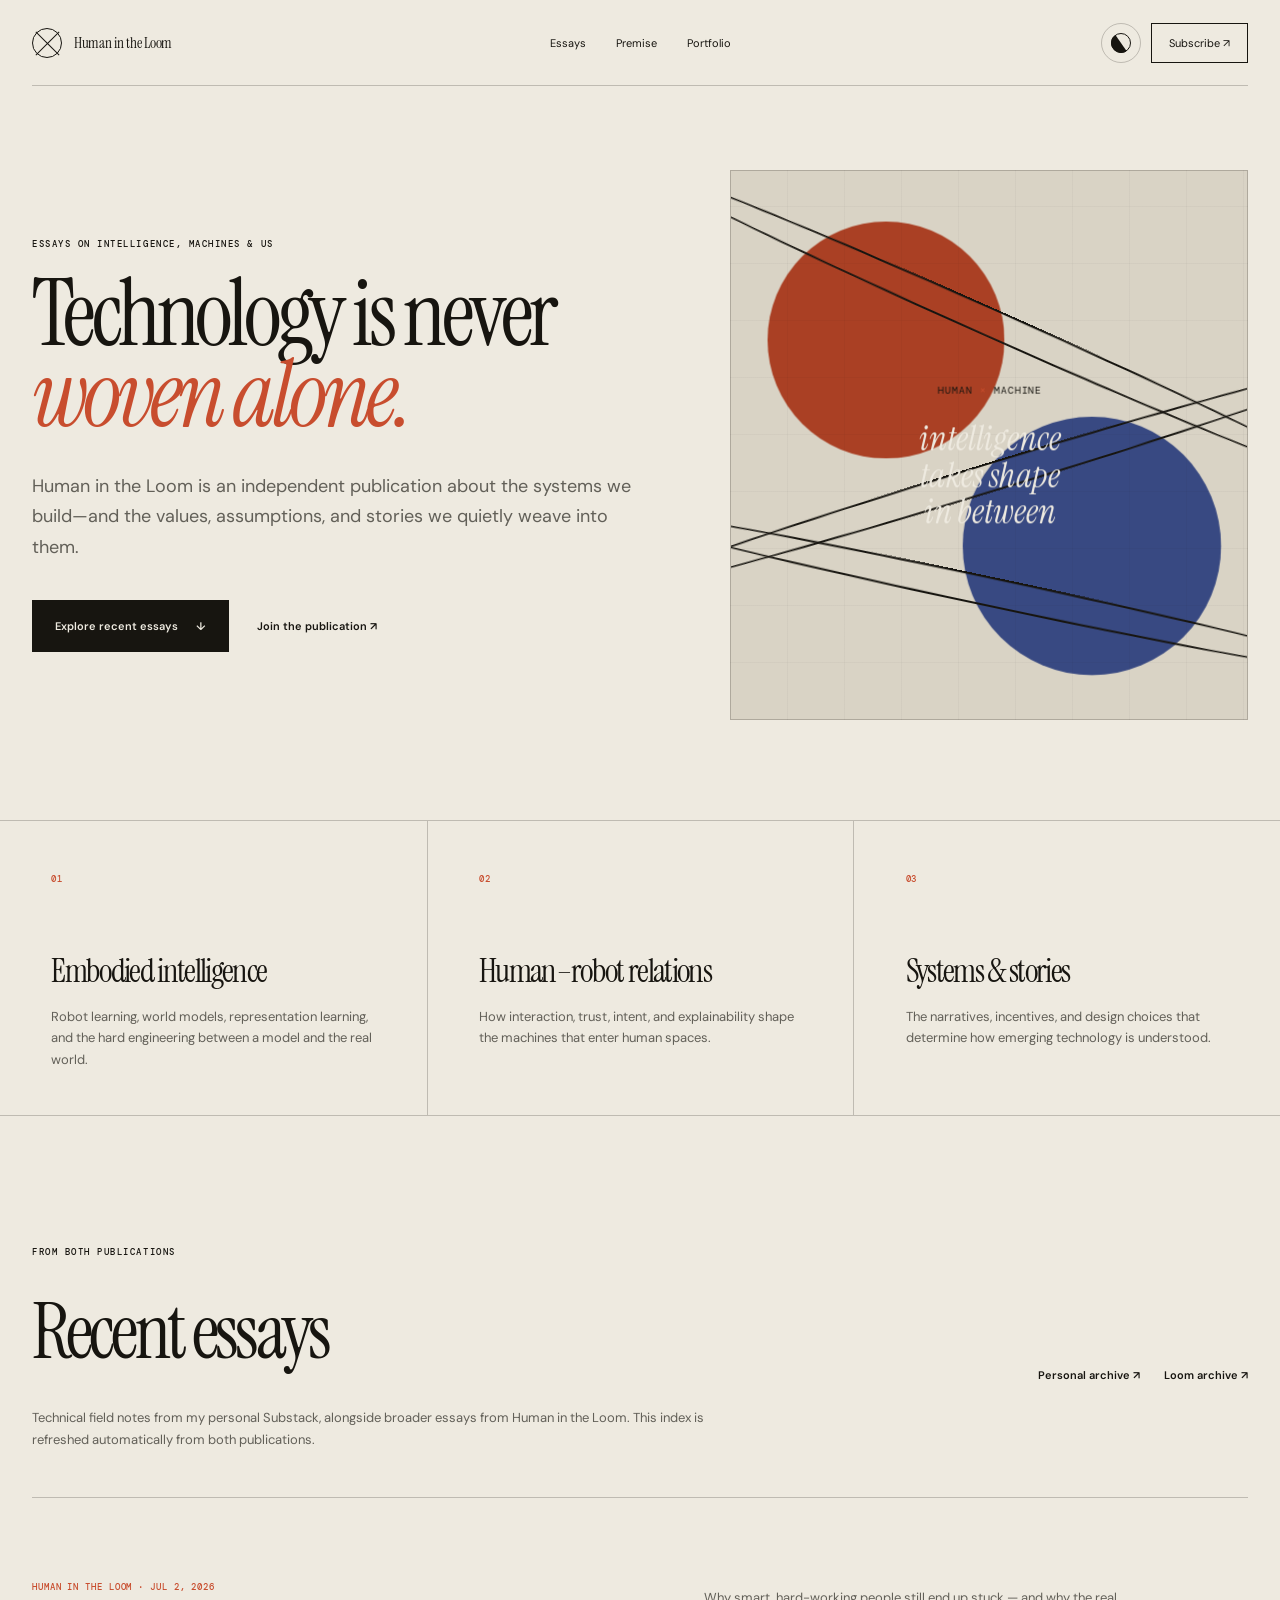
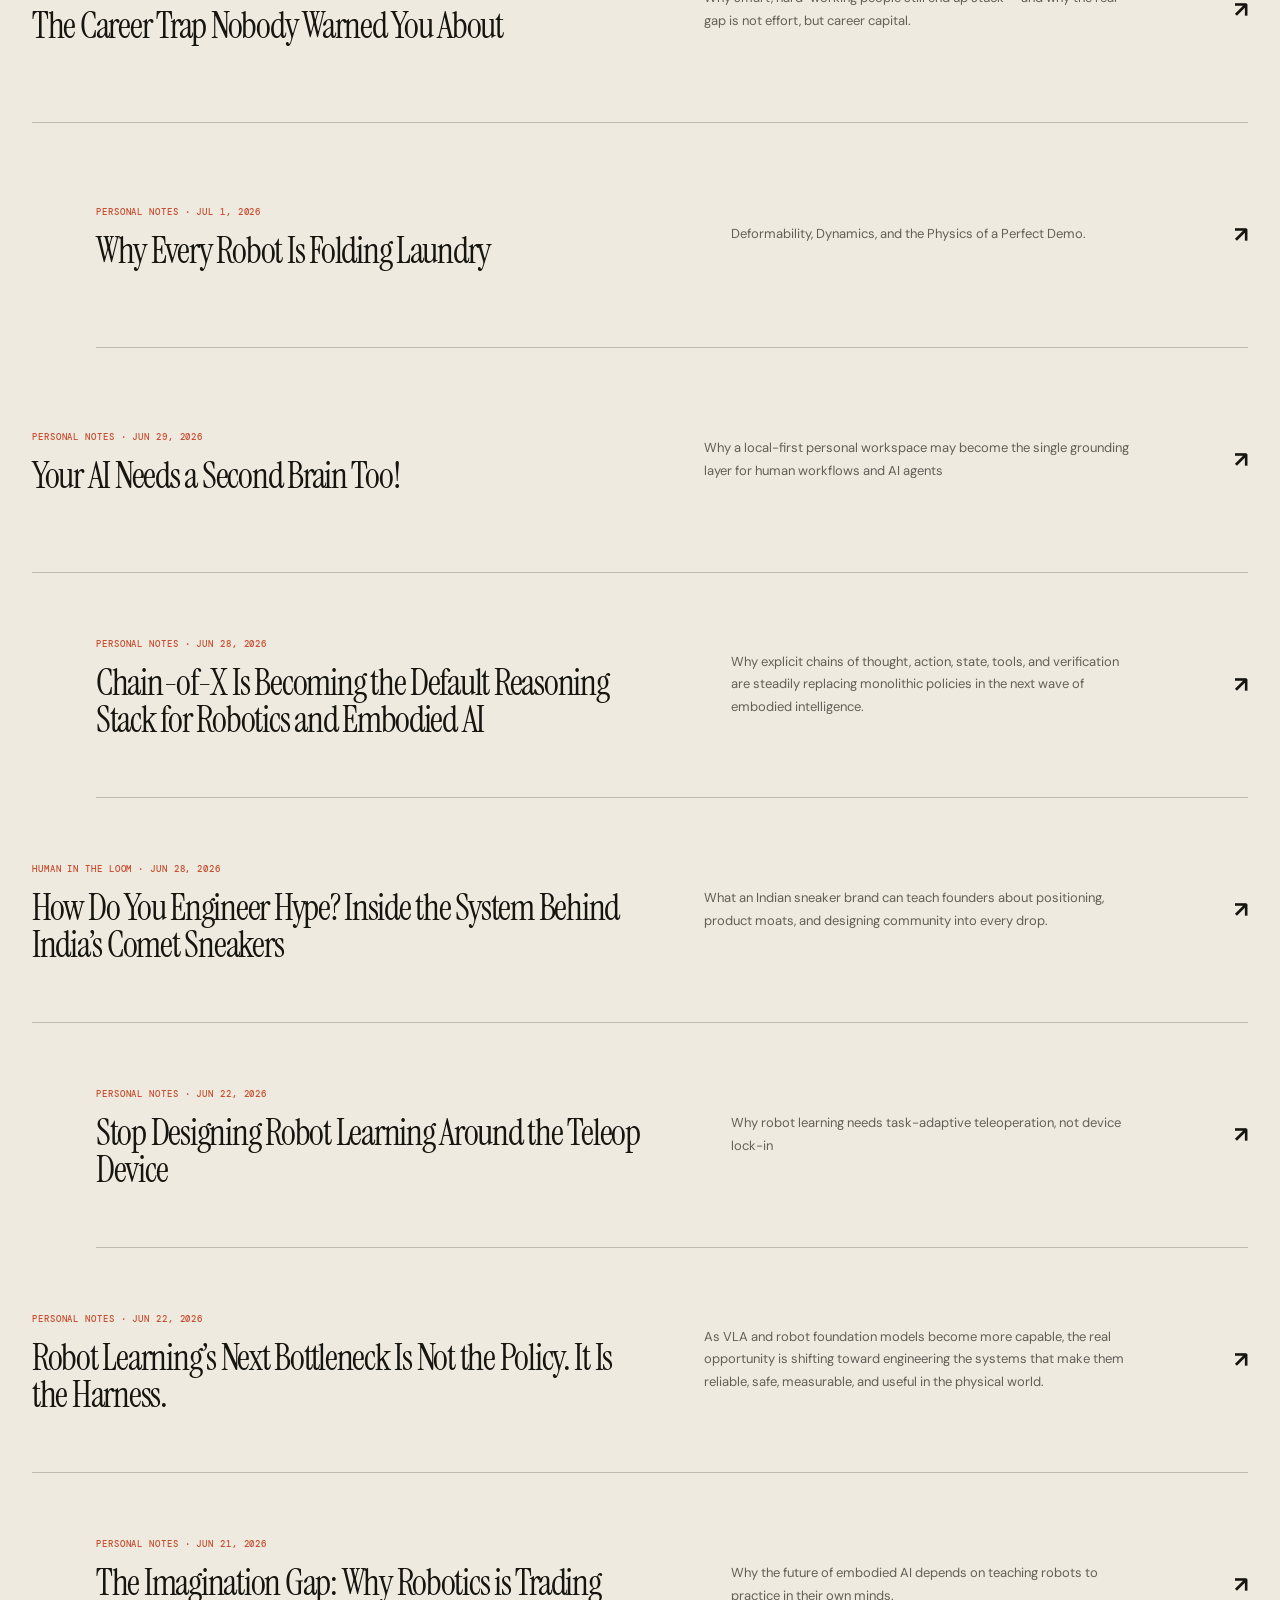
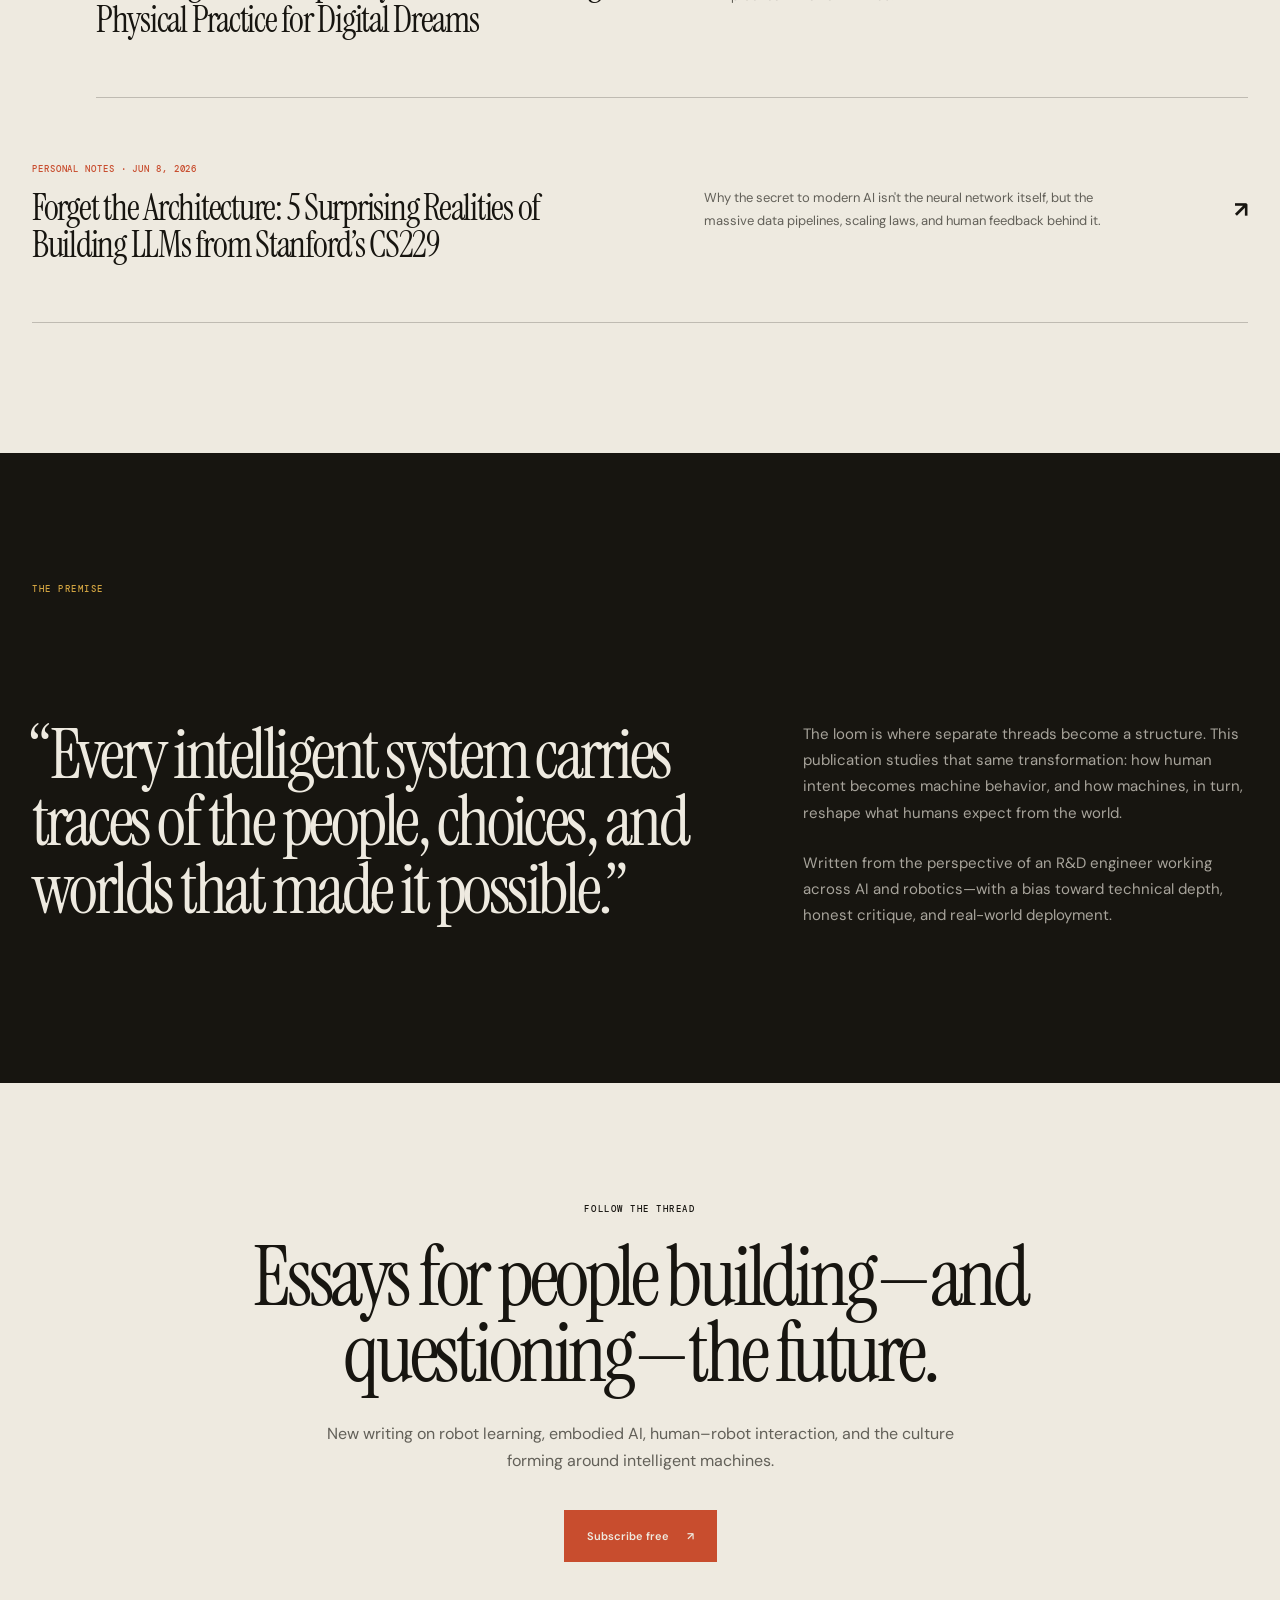
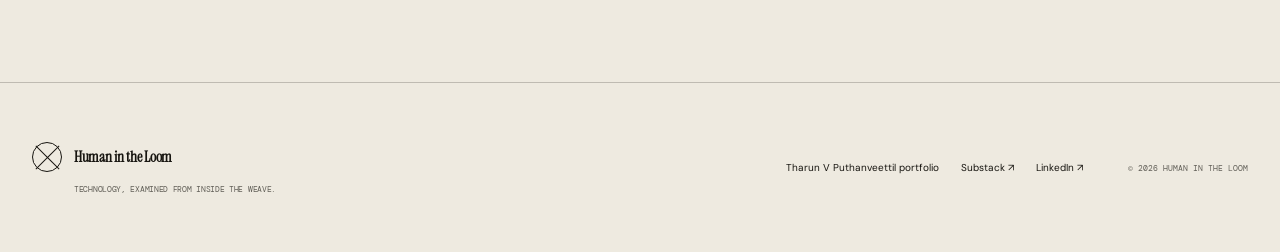
==== commit 292611ec: "Speed up media and add social previews - Convert heavy images to WebP and lazy-load them - Re-encode" ====
--- a/human-in-the-loom/index.html
+++ b/human-in-the-loom/index.html
@@ -6,7 +6,21 @@
   <meta name="author" content="Tharun Vadakke Puthanveettil">
   <meta name="description" content="Human in the Loom — essays about embodied intelligence, human–robot relations, and the stories woven into emerging technology.">
   <meta name="theme-color" content="#171510">
-  <title>Human in the Loom — Technology, examined from inside the weave</title>
+  <meta property="og:type" content="website">
+<meta property="og:site_name" content="Human in the Loom">
+<meta property="og:title" content="Human in the Loom — Technology, examined from inside the weave">
+<meta property="og:description" content="Human in the Loom — essays about embodied intelligence, human–robot relations, and the stories woven into emerging technology.">
+<meta property="og:url" content="https://tvpian.github.io/human-in-the-loom/">
+<meta property="og:image" content="https://tvpian.github.io/imgs/og-card.jpg">
+<meta property="og:image:width" content="1200">
+<meta property="og:image:height" content="630">
+<meta property="og:image:alt" content="Tharun V. Puthanveettil, robotics engineer, human-inspired robot learning">
+<meta name="twitter:card" content="summary_large_image">
+<meta name="twitter:title" content="Human in the Loom — Technology, examined from inside the weave">
+<meta name="twitter:description" content="Human in the Loom — essays about embodied intelligence, human–robot relations, and the stories woven into emerging technology.">
+<meta name="twitter:image" content="https://tvpian.github.io/imgs/og-card.jpg">
+<link rel="canonical" href="https://tvpian.github.io/human-in-the-loom/">
+<title>Human in the Loom — Technology, examined from inside the weave</title>
   <script>
     (() => {
       try {
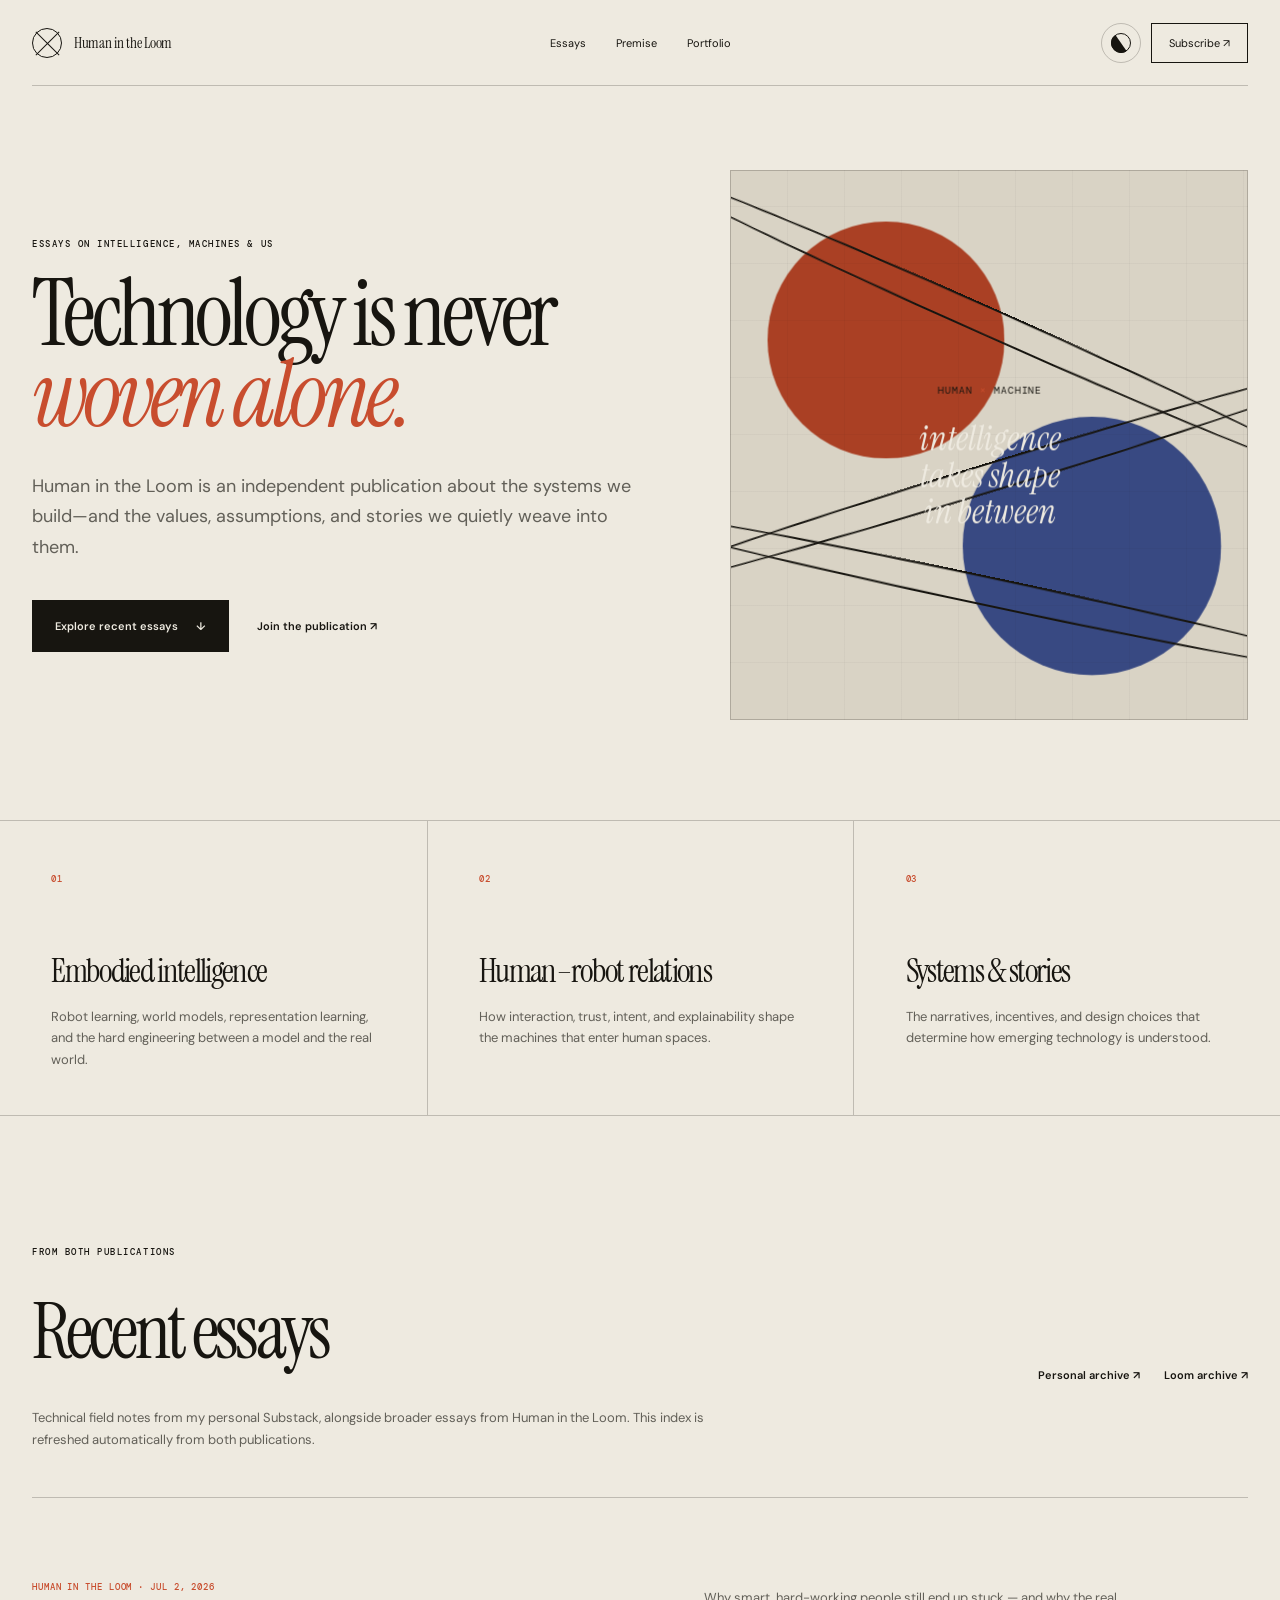
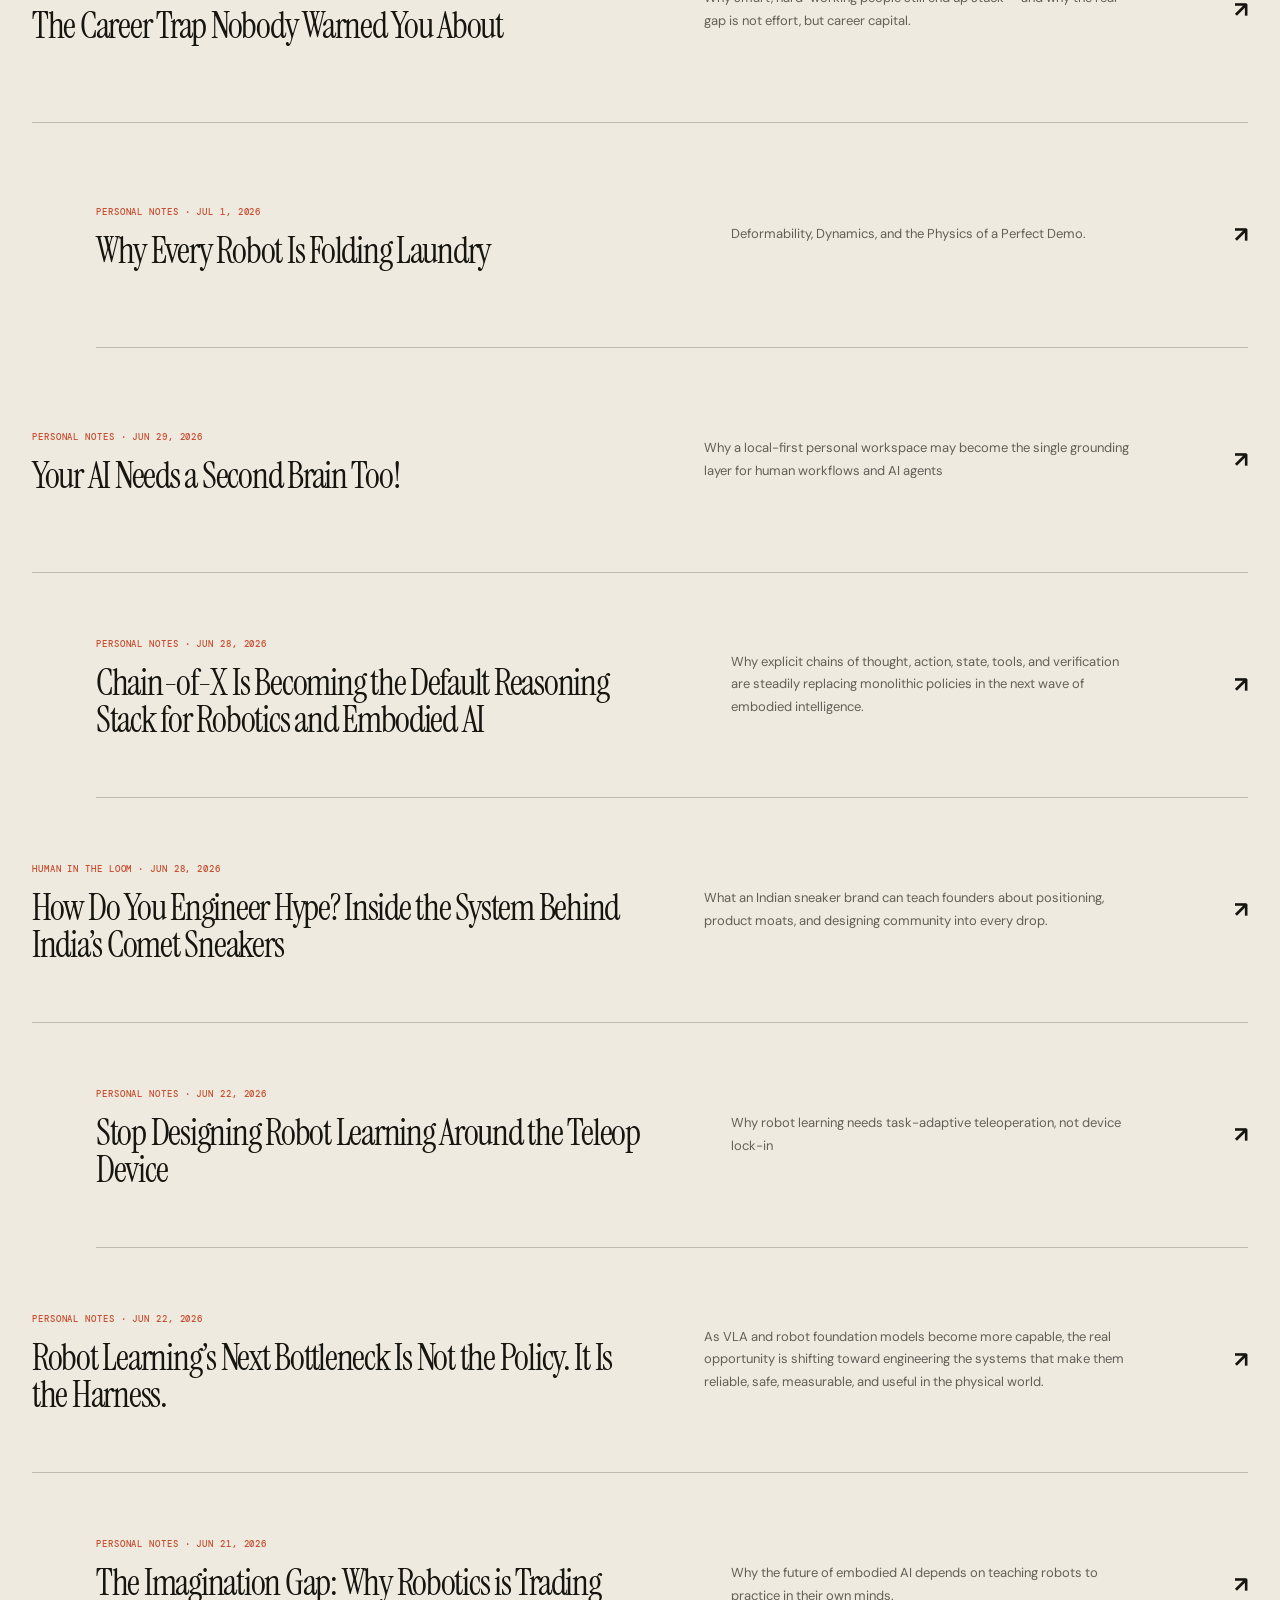
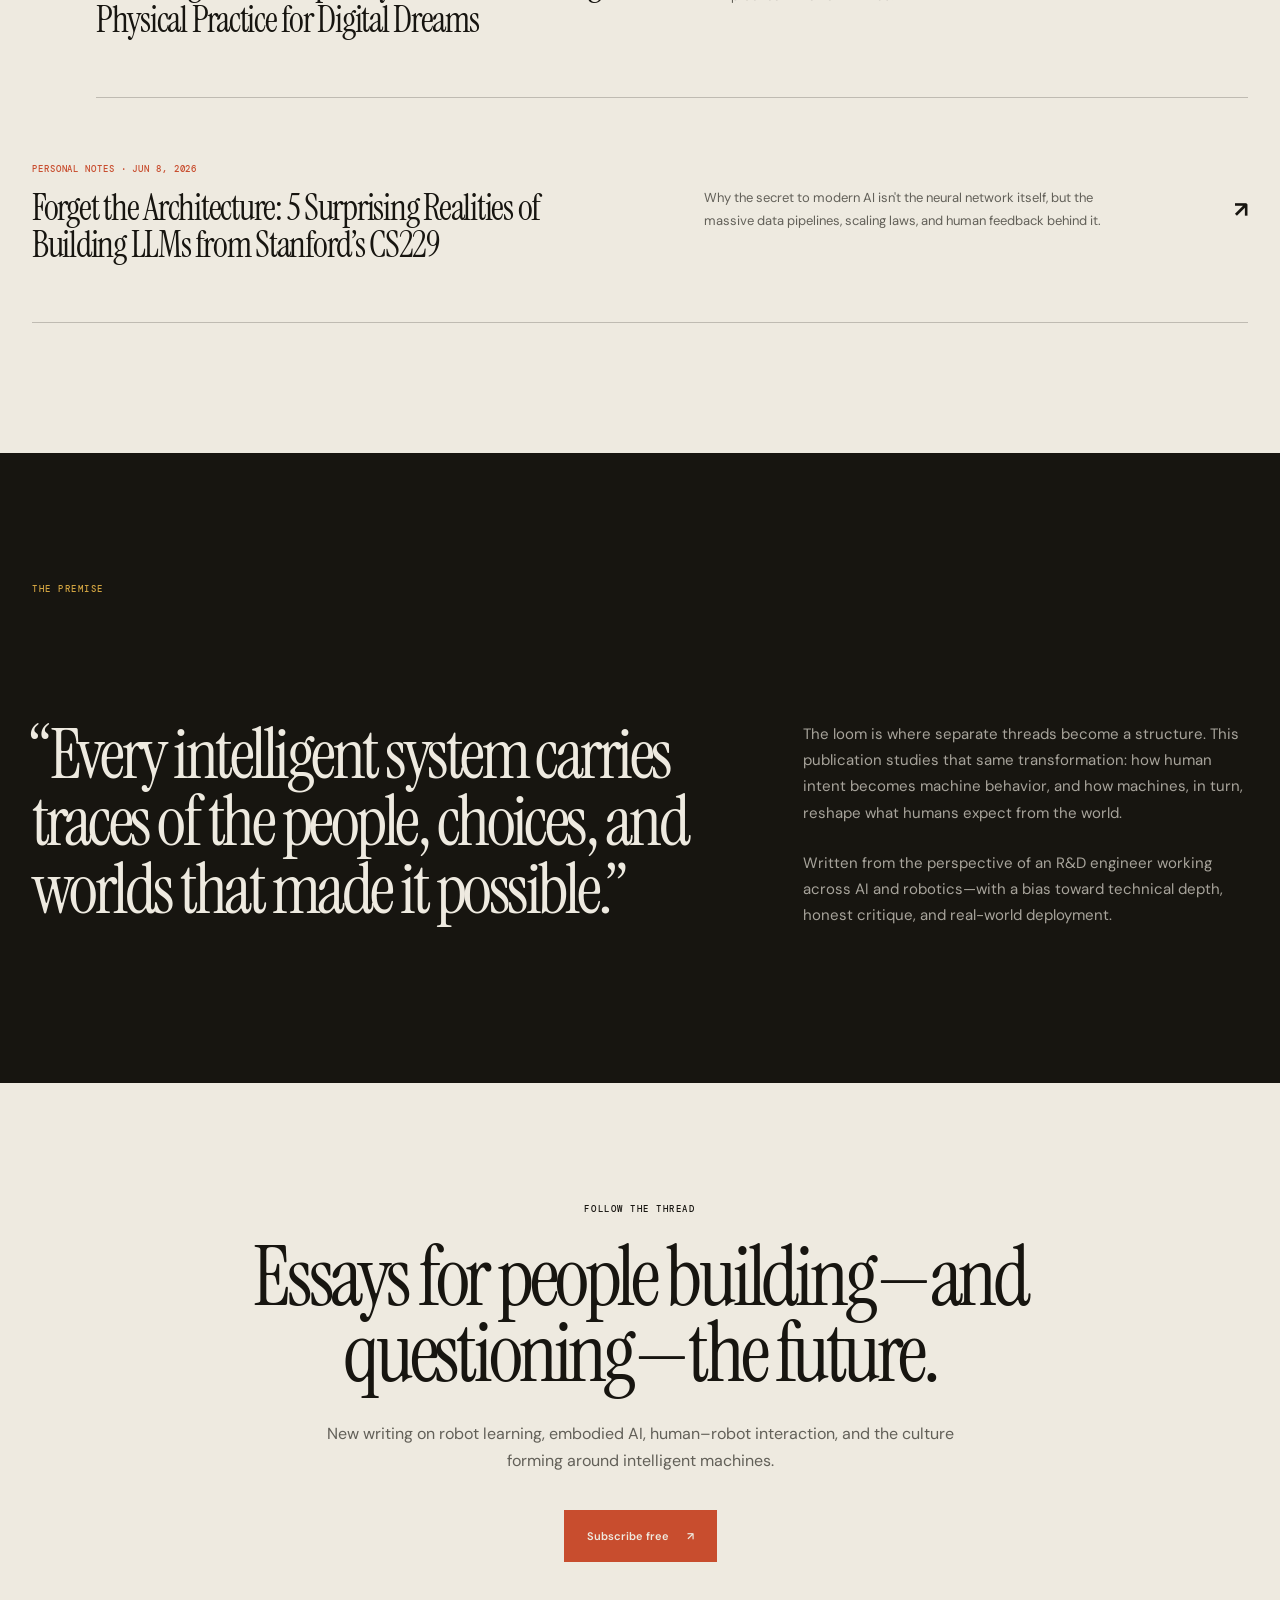
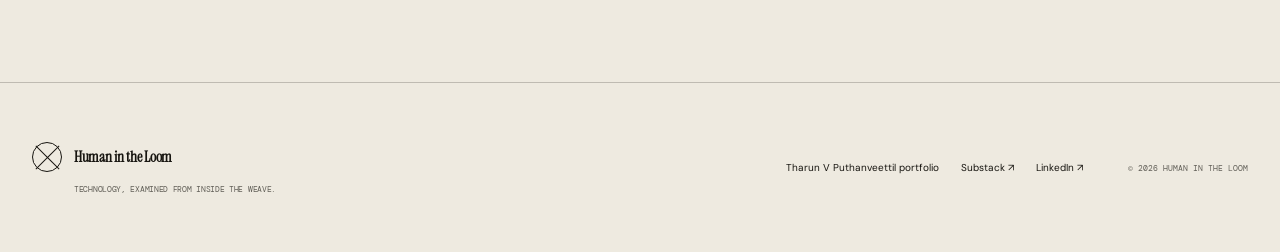
==== commit 6152dca3: "Restore site to its state before PR #4 Reverts all changes from the design refresh (PR #4), returnin" ====
--- a/human-in-the-loom/index.html
+++ b/human-in-the-loom/index.html
@@ -6,21 +6,7 @@
   <meta name="author" content="Tharun Vadakke Puthanveettil">
   <meta name="description" content="Human in the Loom — essays about embodied intelligence, human–robot relations, and the stories woven into emerging technology.">
   <meta name="theme-color" content="#171510">
-  <meta property="og:type" content="website">
-<meta property="og:site_name" content="Human in the Loom">
-<meta property="og:title" content="Human in the Loom — Technology, examined from inside the weave">
-<meta property="og:description" content="Human in the Loom — essays about embodied intelligence, human–robot relations, and the stories woven into emerging technology.">
-<meta property="og:url" content="https://tvpian.github.io/human-in-the-loom/">
-<meta property="og:image" content="https://tvpian.github.io/imgs/og-card.jpg">
-<meta property="og:image:width" content="1200">
-<meta property="og:image:height" content="630">
-<meta property="og:image:alt" content="Tharun V. Puthanveettil, robotics engineer, human-inspired robot learning">
-<meta name="twitter:card" content="summary_large_image">
-<meta name="twitter:title" content="Human in the Loom — Technology, examined from inside the weave">
-<meta name="twitter:description" content="Human in the Loom — essays about embodied intelligence, human–robot relations, and the stories woven into emerging technology.">
-<meta name="twitter:image" content="https://tvpian.github.io/imgs/og-card.jpg">
-<link rel="canonical" href="https://tvpian.github.io/human-in-the-loom/">
-<title>Human in the Loom — Technology, examined from inside the weave</title>
+  <title>Human in the Loom — Technology, examined from inside the weave</title>
   <script>
     (() => {
       try {
